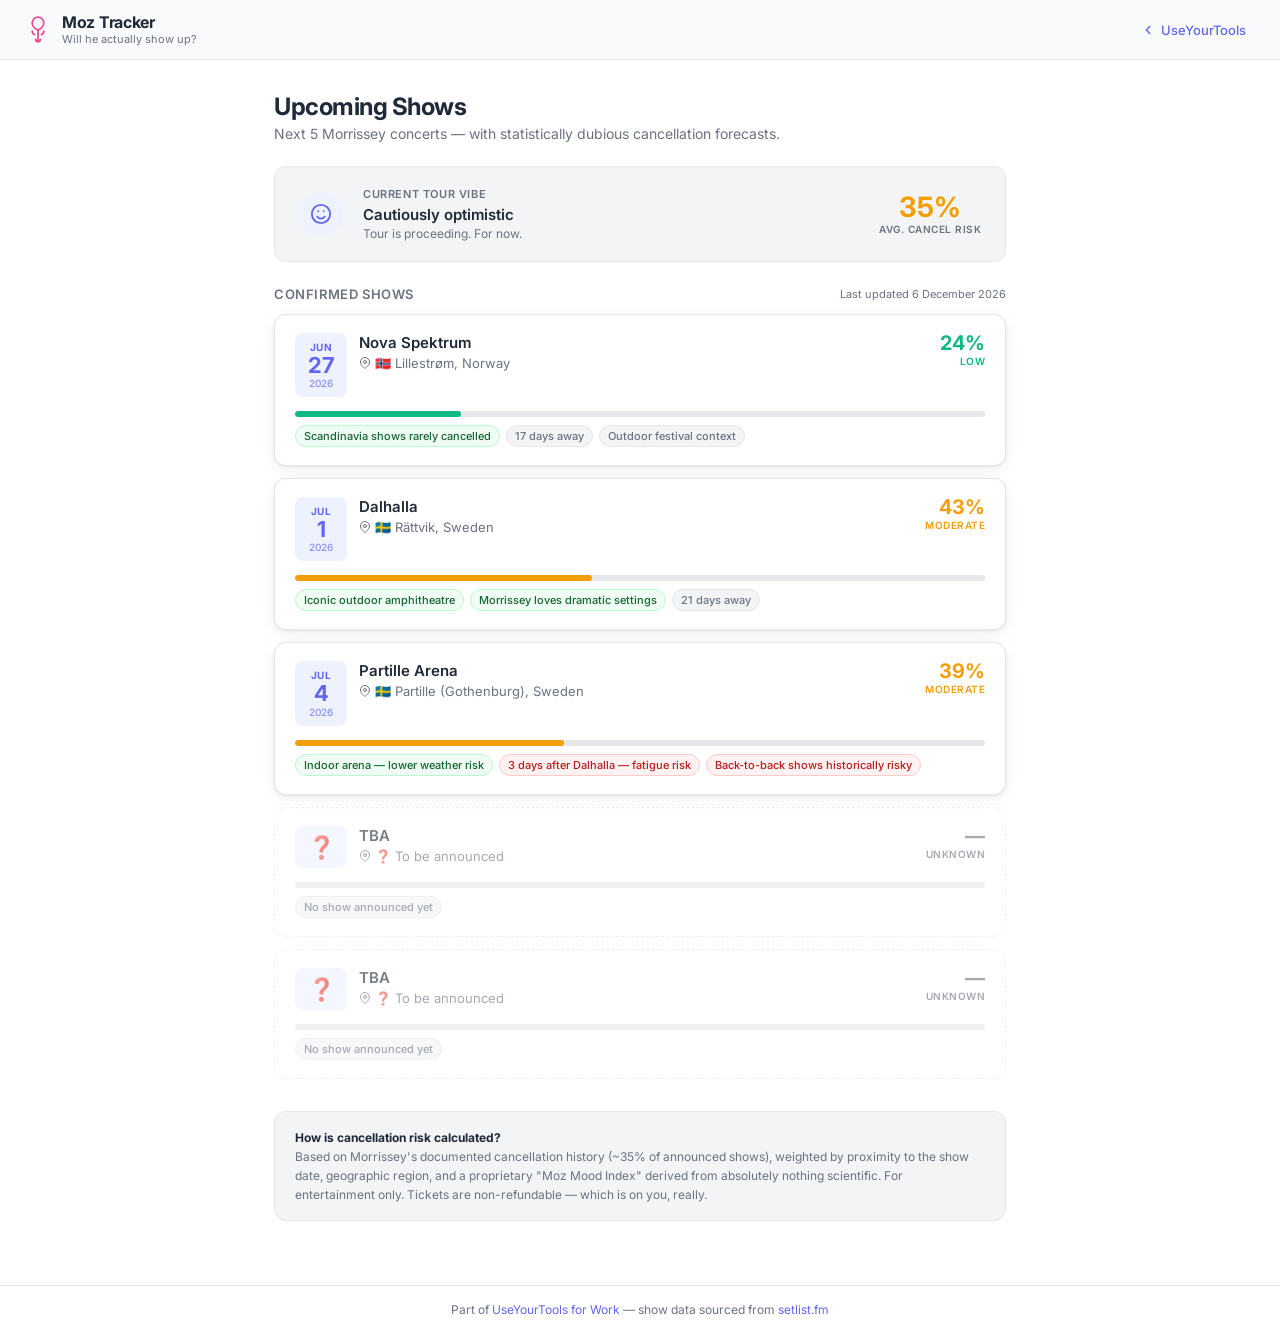
==== moztracker/index.html @ 8e821b34 "Add Moz Tracker — Morrissey show tracker with cancellation risk Self-contained browser app at /moztr" ====
<!DOCTYPE html>
<html lang="en">
<head>
  <meta charset="UTF-8">
  <meta name="viewport" content="width=device-width, initial-scale=1.0">
  <title>Moz Tracker — Will He Show Up?</title>
  <meta name="description" content="Track upcoming Morrissey shows and the likelihood he'll actually turn up.">
  <link rel="preconnect" href="https://fonts.googleapis.com">
  <link rel="preconnect" href="https://fonts.gstatic.com" crossorigin>
  <link href="https://fonts.googleapis.com/css2?family=Inter:wght@300;400;500;600;700&display=swap" rel="stylesheet">
  <style>
    /* ── Design tokens (mirrors UseYourTools Modern theme) ── */
    :root {
      --font: 'Inter', -apple-system, BlinkMacSystemFont, sans-serif;
      --primary:        #6366F1;
      --primary-light:  #EEF2FF;
      --secondary:      #EC4899;
      --accent:         #8B5CF6;
      --bg:             #FFFFFF;
      --surface:        #F3F4F6;
      --surface2:       #E5E7EB;
      --text:           #1F2937;
      --text-secondary: #6B7280;
      --border:         #E5E7EB;
      --sidebar-bg:     #F9FAFB;
      --sidebar-text:   #4B5563;
      --sidebar-active: #6366F1;
      --sidebar-active-bg: #EEF2FF;
      --radius: 12px;
      --radius-sm: 8px;
      --shadow: 0 1px 3px rgba(0,0,0,0.08), 0 4px 16px rgba(0,0,0,0.06);
      --shadow-lg: 0 8px 32px rgba(0,0,0,0.12);
      --risk-low:    #10B981;
      --risk-medium: #F59E0B;
      --risk-high:   #EF4444;
    }

    /* ── Dark mode ── */
    @media (prefers-color-scheme: dark) {
      :root {
        --primary:        #818CF8;
        --primary-light:  #1E1B4B;
        --secondary:      #F472B6;
        --accent:         #A78BFA;
        --bg:             #111827;
        --surface:        #1F2937;
        --surface2:       #374151;
        --text:           #F3F4F6;
        --text-secondary: #9CA3AF;
        --border:         #374151;
        --sidebar-bg:     #1F2937;
        --sidebar-text:   #9CA3AF;
        --sidebar-active: #818CF8;
        --sidebar-active-bg: #1E1B4B;
      }
    }

    * { box-sizing: border-box; margin: 0; padding: 0; }
    body {
      font-family: var(--font);
      background: var(--bg);
      color: var(--text);
      min-height: 100vh;
      display: flex;
      flex-direction: column;
    }

    /* ── Header ── */
    .app-header {
      background: var(--sidebar-bg);
      border-bottom: 1px solid var(--border);
      padding: 0 24px;
      height: 60px;
      display: flex;
      align-items: center;
      justify-content: space-between;
      position: sticky;
      top: 0;
      z-index: 100;
    }
    .header-logo {
      display: flex;
      align-items: center;
      gap: 10px;
    }
    .header-logo .rose-icon {
      width: 28px;
      height: 28px;
      color: var(--secondary);
    }
    .header-logo h1 {
      font-size: 16px;
      font-weight: 700;
      color: var(--text);
      letter-spacing: -0.3px;
    }
    .header-logo span {
      font-size: 11px;
      color: var(--text-secondary);
      font-weight: 400;
    }
    .header-logo .title-group {
      display: flex;
      flex-direction: column;
      line-height: 1.2;
    }
    .header-back {
      display: flex;
      align-items: center;
      gap: 6px;
      font-size: 13px;
      color: var(--sidebar-active);
      text-decoration: none;
      font-weight: 500;
      padding: 6px 10px;
      border-radius: var(--radius-sm);
      transition: background 0.15s;
    }
    .header-back:hover { background: var(--primary-light); }
    .header-back svg { width: 14px; height: 14px; }

    /* ── Main layout ── */
    .main {
      flex: 1;
      max-width: 780px;
      margin: 0 auto;
      padding: 32px 24px 64px;
      width: 100%;
    }

    /* ── Page title ── */
    .page-title {
      margin-bottom: 8px;
    }
    .page-title h2 {
      font-size: 24px;
      font-weight: 700;
      color: var(--text);
      letter-spacing: -0.5px;
    }
    .page-title p {
      font-size: 14px;
      color: var(--text-secondary);
      margin-top: 4px;
    }

    /* ── Moz-o-meter ── */
    .mozometer {
      background: var(--surface);
      border: 1px solid var(--border);
      border-radius: var(--radius);
      padding: 20px 24px;
      margin: 24px 0;
      display: flex;
      align-items: center;
      gap: 20px;
    }
    .mozometer-icon {
      width: 44px;
      height: 44px;
      border-radius: 50%;
      background: var(--primary-light);
      display: flex;
      align-items: center;
      justify-content: center;
      flex-shrink: 0;
      color: var(--primary);
    }
    .mozometer-icon svg { width: 22px; height: 22px; }
    .mozometer-text { flex: 1; }
    .mozometer-text .label {
      font-size: 11px;
      font-weight: 600;
      text-transform: uppercase;
      letter-spacing: 0.6px;
      color: var(--text-secondary);
      margin-bottom: 4px;
    }
    .mozometer-text .mood {
      font-size: 15px;
      font-weight: 600;
      color: var(--text);
    }
    .mozometer-text .mood-sub {
      font-size: 12px;
      color: var(--text-secondary);
      margin-top: 2px;
    }
    .overall-risk-badge {
      display: flex;
      flex-direction: column;
      align-items: center;
      gap: 2px;
    }
    .overall-risk-badge .big-pct {
      font-size: 28px;
      font-weight: 700;
      line-height: 1;
    }
    .overall-risk-badge .big-label {
      font-size: 10px;
      font-weight: 600;
      text-transform: uppercase;
      letter-spacing: 0.5px;
      color: var(--text-secondary);
    }

    /* ── Section header ── */
    .section-header {
      display: flex;
      align-items: center;
      justify-content: space-between;
      margin-bottom: 12px;
    }
    .section-header h3 {
      font-size: 13px;
      font-weight: 600;
      text-transform: uppercase;
      letter-spacing: 0.6px;
      color: var(--text-secondary);
    }
    .updated-note {
      font-size: 11px;
      color: var(--text-secondary);
    }

    /* ── Show cards ── */
    .show-list { display: flex; flex-direction: column; gap: 12px; }

    .show-card {
      background: var(--bg);
      border: 1px solid var(--border);
      border-radius: var(--radius);
      padding: 18px 20px;
      box-shadow: var(--shadow);
      transition: box-shadow 0.2s, transform 0.15s;
    }
    .show-card:hover {
      box-shadow: var(--shadow-lg);
      transform: translateY(-1px);
    }
    .show-card.tbc {
      opacity: 0.6;
      border-style: dashed;
      box-shadow: none;
    }
    .show-card.tbc:hover { transform: none; box-shadow: none; }

    .show-top {
      display: flex;
      align-items: flex-start;
      justify-content: space-between;
      gap: 12px;
    }
    .show-date-badge {
      display: flex;
      flex-direction: column;
      align-items: center;
      background: var(--primary-light);
      color: var(--primary);
      border-radius: var(--radius-sm);
      padding: 8px 12px;
      min-width: 52px;
      flex-shrink: 0;
      text-align: center;
    }
    .show-date-badge .month {
      font-size: 10px;
      font-weight: 700;
      text-transform: uppercase;
      letter-spacing: 0.5px;
    }
    .show-date-badge .day {
      font-size: 22px;
      font-weight: 700;
      line-height: 1.1;
    }
    .show-date-badge .year {
      font-size: 10px;
      font-weight: 500;
      opacity: 0.7;
    }

    .show-info { flex: 1; }
    .show-info .venue {
      font-size: 15px;
      font-weight: 600;
      color: var(--text);
      margin-bottom: 3px;
    }
    .show-info .location {
      font-size: 13px;
      color: var(--text-secondary);
      display: flex;
      align-items: center;
      gap: 4px;
    }
    .show-info .location svg { width: 12px; height: 12px; flex-shrink: 0; }

    .risk-badge {
      display: flex;
      flex-direction: column;
      align-items: flex-end;
      flex-shrink: 0;
    }
    .risk-pct {
      font-size: 20px;
      font-weight: 700;
      line-height: 1;
    }
    .risk-label {
      font-size: 10px;
      font-weight: 600;
      text-transform: uppercase;
      letter-spacing: 0.5px;
      margin-top: 2px;
    }

    .show-bottom { margin-top: 14px; }
    .risk-bar-wrap {
      height: 6px;
      background: var(--surface2);
      border-radius: 99px;
      overflow: hidden;
      margin-bottom: 8px;
    }
    .risk-bar-fill {
      height: 100%;
      border-radius: 99px;
      transition: width 0.6s cubic-bezier(0.4, 0, 0.2, 1);
    }

    .risk-factors {
      display: flex;
      flex-wrap: wrap;
      gap: 6px;
    }
    .risk-chip {
      font-size: 11px;
      padding: 3px 8px;
      border-radius: 99px;
      font-weight: 500;
      border: 1px solid transparent;
    }
    .risk-chip.bad  { background: #FEF2F2; color: #B91C1C; border-color: #FECACA; }
    .risk-chip.good { background: #F0FDF4; color: #166534; border-color: #BBF7D0; }
    .risk-chip.neutral { background: var(--surface); color: var(--text-secondary); border-color: var(--border); }

    @media (prefers-color-scheme: dark) {
      .risk-chip.bad  { background: #450a0a; color: #fca5a5; border-color: #7f1d1d; }
      .risk-chip.good { background: #052e16; color: #86efac; border-color: #14532d; }
    }

    /* ── Disclaimer ── */
    .disclaimer {
      margin-top: 32px;
      padding: 16px 20px;
      background: var(--surface);
      border: 1px solid var(--border);
      border-radius: var(--radius);
      font-size: 12px;
      color: var(--text-secondary);
      line-height: 1.6;
    }
    .disclaimer strong { color: var(--text); }

    /* ── Footer ── */
    footer {
      text-align: center;
      padding: 16px;
      font-size: 12px;
      color: var(--text-secondary);
      border-top: 1px solid var(--border);
    }
    footer a { color: var(--primary); text-decoration: none; }
    footer a:hover { text-decoration: underline; }

    /* ── Risk color helpers ── */
    .low    { color: var(--risk-low); }
    .medium { color: var(--risk-medium); }
    .high   { color: var(--risk-high); }
    .fill-low    { background: var(--risk-low); }
    .fill-medium { background: var(--risk-medium); }
    .fill-high   { background: var(--risk-high); }
  </style>
</head>
<body>

  <!-- Header -->
  <header class="app-header">
    <div class="header-logo">
      <!-- Rose SVG icon -->
      <svg class="rose-icon" viewBox="0 0 24 24" fill="none" stroke="currentColor" stroke-width="1.5" stroke-linecap="round" stroke-linejoin="round">
        <path d="M12 22V12"/>
        <path d="M12 12C12 12 7 10 7 6a5 5 0 0110 0c0 4-5 6-5 6z"/>
        <path d="M9 16c0 0-2-1-2-3"/>
        <path d="M15 16c0 0 2-1 2-3"/>
        <path d="M10 20c0 0 0 2 2 2s2-2 2-2"/>
      </svg>
      <div class="title-group">
        <h1>Moz Tracker</h1>
        <span>Will he actually show up?</span>
      </div>
    </div>
    <a href="https://klm-snyk.github.io/UseYourTools/" class="header-back">
      <svg viewBox="0 0 24 24" fill="none" stroke="currentColor" stroke-width="2.5" stroke-linecap="round" stroke-linejoin="round">
        <polyline points="15 18 9 12 15 6"/>
      </svg>
      UseYourTools
    </a>
  </header>

  <!-- Main -->
  <main class="main">

    <div class="page-title">
      <h2>Upcoming Shows</h2>
      <p>Next 5 Morrissey concerts — with statistically dubious cancellation forecasts.</p>
    </div>

    <!-- Moz-o-meter -->
    <div class="mozometer" id="mozometer">
      <div class="mozometer-icon">
        <svg viewBox="0 0 24 24" fill="none" stroke="currentColor" stroke-width="2" stroke-linecap="round" stroke-linejoin="round">
          <circle cx="12" cy="12" r="10"/>
          <path d="M8 15s1.5 2 4 2 4-2 4-2"/>
          <line x1="9" y1="9" x2="9.01" y2="9"/>
          <line x1="15" y1="9" x2="15.01" y2="9"/>
        </svg>
      </div>
      <div class="mozometer-text">
        <div class="label">Current Tour Vibe</div>
        <div class="mood" id="mood-text">Cautiously optimistic</div>
        <div class="mood-sub" id="mood-sub">He hasn't quit yet this month</div>
      </div>
      <div class="overall-risk-badge">
        <div class="big-pct" id="overall-pct">—</div>
        <div class="big-label">Avg. Cancel Risk</div>
      </div>
    </div>

    <!-- Show list -->
    <div class="section-header">
      <h3>Confirmed Shows</h3>
      <span class="updated-note" id="updated-note"></span>
    </div>

    <div class="show-list" id="show-list"></div>

    <!-- Disclaimer -->
    <div class="disclaimer">
      <strong>How is cancellation risk calculated?</strong><br>
      Based on Morrissey's documented cancellation history (~35% of announced shows), weighted by proximity to the show date, geographic region, and a proprietary "Moz Mood Index" derived from absolutely nothing scientific. For entertainment only. Tickets are non-refundable — which is on you, really.
    </div>

  </main>

  <footer>
    Part of <a href="https://klm-snyk.github.io/UseYourTools/">UseYourTools for Work</a> &mdash;
    show data sourced from <a href="https://www.setlist.fm/search?query=morrissey" target="_blank">setlist.fm</a>
  </footer>

  <script>
    // ── Show data ──────────────────────────────────────────────────────────
    // Update this array as new shows are announced.
    // riskFactors: array of { label, type: 'bad'|'good'|'neutral' }
    const shows = [
      {
        date: '2026-06-27',
        venue: 'Nova Spektrum',
        city: 'Lillestrøm',
        country: 'Norway',
        flag: '🇳🇴',
        riskFactors: [
          { label: 'Scandinavia shows rarely cancelled', type: 'good' },
          { label: '17 days away', type: 'neutral' },
          { label: 'Outdoor festival context', type: 'neutral' },
        ]
      },
      {
        date: '2026-07-01',
        venue: 'Dalhalla',
        city: 'Rättvik',
        country: 'Sweden',
        flag: '🇸🇪',
        riskFactors: [
          { label: 'Iconic outdoor amphitheatre', type: 'good' },
          { label: 'Morrissey loves dramatic settings', type: 'good' },
          { label: '21 days away', type: 'neutral' },
        ]
      },
      {
        date: '2026-07-04',
        venue: 'Partille Arena',
        city: 'Partille (Gothenburg)',
        country: 'Sweden',
        flag: '🇸🇪',
        riskFactors: [
          { label: 'Indoor arena — lower weather risk', type: 'good' },
          { label: '3 days after Dalhalla — fatigue risk', type: 'bad' },
          { label: 'Back-to-back shows historically risky', type: 'bad' },
        ]
      },
      {
        date: null,
        venue: 'TBA',
        city: 'To be announced',
        country: '',
        flag: '❓',
        tbc: true,
        riskFactors: [
          { label: 'No show announced yet', type: 'neutral' },
        ]
      },
      {
        date: null,
        venue: 'TBA',
        city: 'To be announced',
        country: '',
        flag: '❓',
        tbc: true,
        riskFactors: [
          { label: 'No show announced yet', type: 'neutral' },
        ]
      },
    ];

    // ── Cancellation risk calculator ──────────────────────────────────────
    function calcRisk(show) {
      if (show.tbc) return null;

      const now = new Date();
      const showDate = new Date(show.date);
      const daysUntil = Math.round((showDate - now) / 86400000);

      // Base rate: Morrissey historically cancels ~35% of shows
      let risk = 35;

      // Proximity modifier
      if (daysUntil > 180)      risk += 22;  // lots of time to change his mind
      else if (daysUntil > 90)  risk += 14;
      else if (daysUntil > 30)  risk += 6;
      else if (daysUntil > 7)   risk += 0;
      else if (daysUntil >= 0)  risk -= 10;  // imminent — probably locked in

      // Region modifier
      const c = show.country;
      if (['Norway', 'Sweden', 'Denmark', 'Finland', 'Iceland'].includes(c)) risk -= 8;
      if (['UK', 'United Kingdom', 'England'].includes(c)) risk += 12;
      if (['USA', 'United States'].includes(c)) risk += 8;

      // Consecutive shows penalty (check if previous show within 5 days)
      const showIdx = shows.indexOf(show);
      if (showIdx > 0 && shows[showIdx - 1].date) {
        const prev = new Date(shows[showIdx - 1].date);
        if ((showDate - prev) / 86400000 < 5) risk += 14;
      }

      // Add a deterministic "Moz noise" so each show feels individual
      // (seeded by show date — not random each load)
      const seed = showDate.getDate() + showDate.getMonth() * 3;
      risk += ((seed % 7) - 3);  // ±3 pts

      return Math.max(5, Math.min(92, Math.round(risk)));
    }

    function riskClass(pct) {
      if (pct === null) return 'neutral';
      if (pct < 33) return 'low';
      if (pct < 60) return 'medium';
      return 'high';
    }

    function riskFillClass(pct) {
      if (pct < 33) return 'fill-low';
      if (pct < 60) return 'fill-medium';
      return 'fill-high';
    }

    function riskWord(pct) {
      if (pct < 20) return 'Very Low';
      if (pct < 33) return 'Low';
      if (pct < 50) return 'Moderate';
      if (pct < 65) return 'High';
      if (pct < 80) return 'Very High';
      return 'Almost Certain';
    }

    function formatDate(dateStr) {
      const d = new Date(dateStr + 'T12:00:00');
      return {
        month: d.toLocaleString('en-GB', { month: 'short' }).toUpperCase(),
        day:   d.getDate(),
        year:  d.getFullYear(),
      };
    }

    // ── Render ─────────────────────────────────────────────────────────────
    function render() {
      const list = document.getElementById('show-list');
      list.innerHTML = '';

      const validRisks = [];

      shows.forEach(show => {
        const risk = calcRisk(show);
        if (risk !== null) validRisks.push(risk);

        const card = document.createElement('div');
        card.className = 'show-card' + (show.tbc ? ' tbc' : '');

        let dateHtml;
        if (show.date) {
          const { month, day, year } = formatDate(show.date);
          dateHtml = `
            <div class="show-date-badge">
              <span class="month">${month}</span>
              <span class="day">${day}</span>
              <span class="year">${year}</span>
            </div>`;
        } else {
          dateHtml = `
            <div class="show-date-badge" style="font-size:22px; padding:8px;">
              ❓
            </div>`;
        }

        const riskHtml = risk !== null ? `
          <div class="risk-badge">
            <span class="risk-pct ${riskClass(risk)}">${risk}%</span>
            <span class="risk-label ${riskClass(risk)}">${riskWord(risk)}</span>
          </div>` : `
          <div class="risk-badge">
            <span class="risk-pct" style="color:var(--text-secondary)">—</span>
            <span class="risk-label" style="color:var(--text-secondary)">Unknown</span>
          </div>`;

        const barHtml = risk !== null ? `
          <div class="risk-bar-wrap">
            <div class="risk-bar-fill ${riskFillClass(risk)}" style="width:${risk}%"></div>
          </div>` : `
          <div class="risk-bar-wrap">
            <div class="risk-bar-fill" style="width:0%;background:var(--surface2)"></div>
          </div>`;

        const chipsHtml = show.riskFactors.map(f =>
          `<span class="risk-chip ${f.type}">${f.label}</span>`
        ).join('');

        card.innerHTML = `
          <div class="show-top">
            ${dateHtml}
            <div class="show-info">
              <div class="venue">${show.venue}</div>
              <div class="location">
                <svg viewBox="0 0 24 24" fill="none" stroke="currentColor" stroke-width="2" stroke-linecap="round" stroke-linejoin="round">
                  <path d="M21 10c0 7-9 13-9 13s-9-6-9-13a9 9 0 0118 0z"/>
                  <circle cx="12" cy="10" r="3"/>
                </svg>
                ${show.flag} ${show.city}${show.country ? ', ' + show.country : ''}
              </div>
            </div>
            ${riskHtml}
          </div>
          <div class="show-bottom">
            ${barHtml}
            <div class="risk-factors">${chipsHtml}</div>
          </div>
        `;

        list.appendChild(card);
      });

      // Overall average
      if (validRisks.length > 0) {
        const avg = Math.round(validRisks.reduce((a, b) => a + b, 0) / validRisks.length);
        const el = document.getElementById('overall-pct');
        el.textContent = avg + '%';
        el.className = `big-pct ${riskClass(avg)}`;

        // Mood text
        const mood = document.getElementById('mood-text');
        const moodSub = document.getElementById('mood-sub');
        if (avg < 30) {
          mood.textContent = 'Suspiciously committed';
          moodSub.textContent = 'Something\'s up. This never happens.';
        } else if (avg < 45) {
          mood.textContent = 'Cautiously optimistic';
          moodSub.textContent = 'Tour is proceeding. For now.';
        } else if (avg < 60) {
          mood.textContent = 'Could go either way';
          moodSub.textContent = 'Buy travel insurance. Seriously.';
        } else {
          mood.textContent = 'This is not looking good';
          moodSub.textContent = 'Maybe just stream the Smiths instead.';
        }
      }

      // Updated note
      document.getElementById('updated-note').textContent =
        'Last updated ' + new Date().toLocaleDateString('en-GB', { day: 'numeric', month: 'long', year: 'numeric' });
    }

    render();
  </script>
</body>
</html>
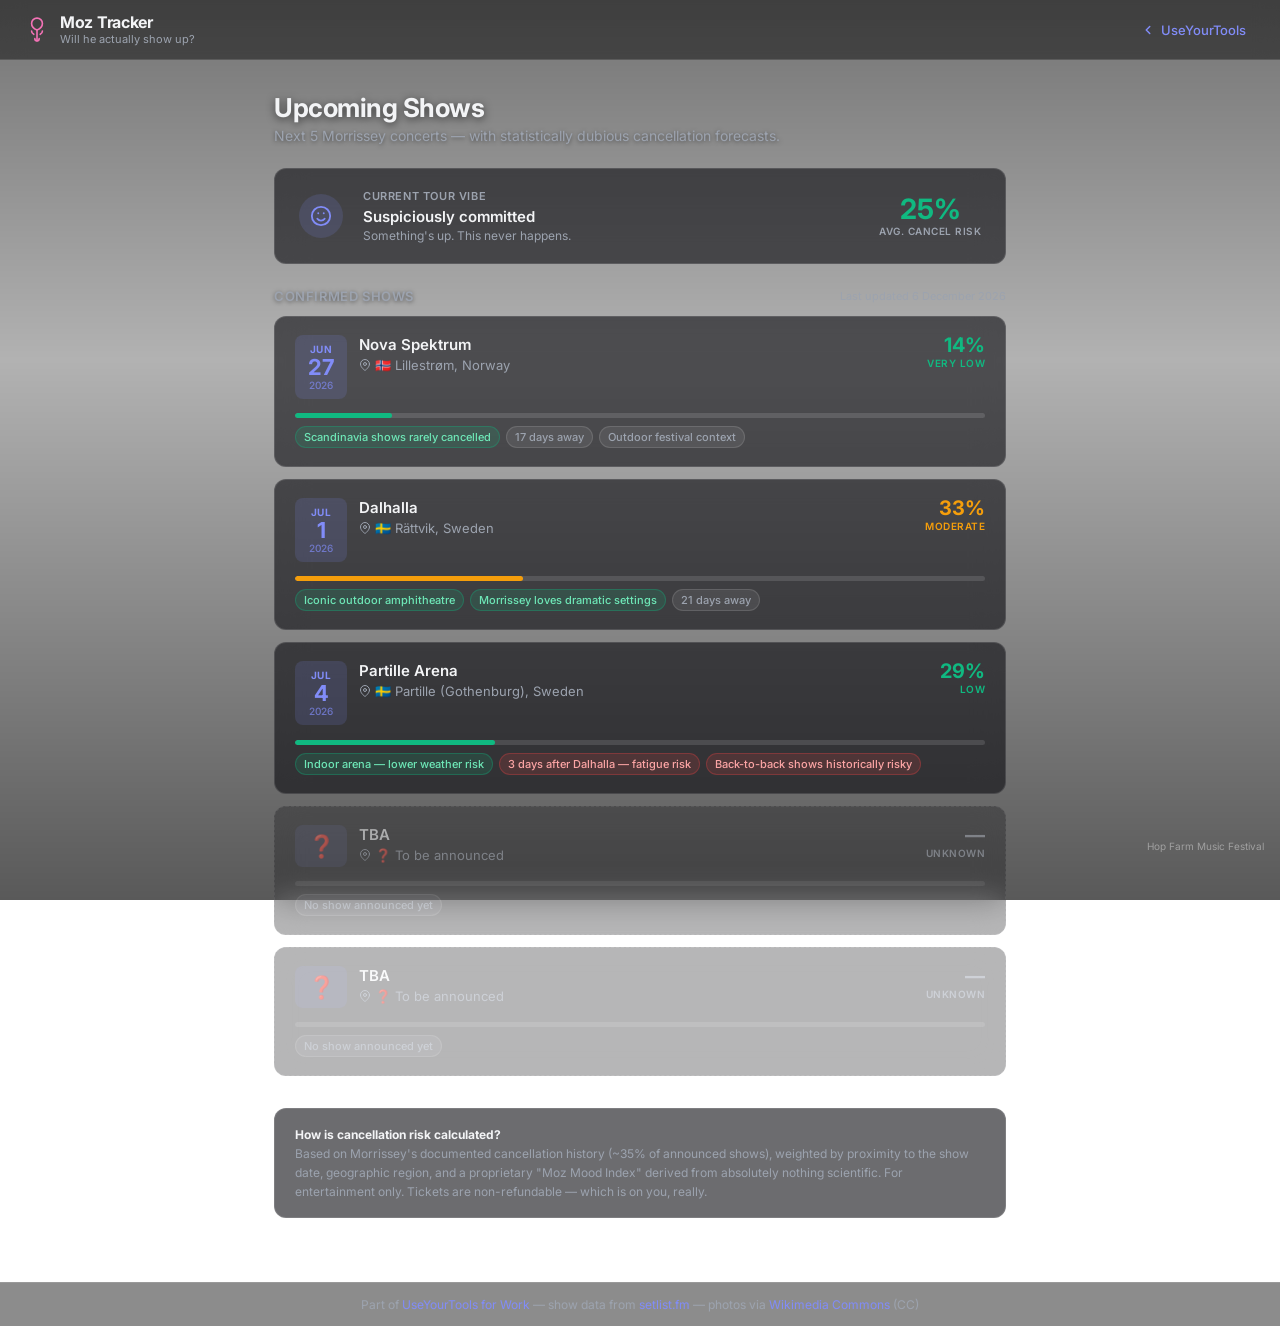
==== commit b97c29cd: "Moz Tracker: add concert photo slideshow background Cycling slideshow of 6 Wikimedia Commons concert" ====
--- a/moztracker/index.html
+++ b/moztracker/index.html
@@ -9,66 +9,79 @@
   <link rel="preconnect" href="https://fonts.gstatic.com" crossorigin>
   <link href="https://fonts.googleapis.com/css2?family=Inter:wght@300;400;500;600;700&display=swap" rel="stylesheet">
   <style>
-    /* ── Design tokens (mirrors UseYourTools Modern theme) ── */
     :root {
       --font: 'Inter', -apple-system, BlinkMacSystemFont, sans-serif;
-      --primary:        #6366F1;
-      --primary-light:  #EEF2FF;
-      --secondary:      #EC4899;
-      --accent:         #8B5CF6;
-      --bg:             #FFFFFF;
-      --surface:        #F3F4F6;
-      --surface2:       #E5E7EB;
-      --text:           #1F2937;
-      --text-secondary: #6B7280;
-      --border:         #E5E7EB;
-      --sidebar-bg:     #F9FAFB;
-      --sidebar-text:   #4B5563;
-      --sidebar-active: #6366F1;
-      --sidebar-active-bg: #EEF2FF;
       --radius: 12px;
       --radius-sm: 8px;
-      --shadow: 0 1px 3px rgba(0,0,0,0.08), 0 4px 16px rgba(0,0,0,0.06);
-      --shadow-lg: 0 8px 32px rgba(0,0,0,0.12);
       --risk-low:    #10B981;
       --risk-medium: #F59E0B;
       --risk-high:   #EF4444;
-    }
-
-    /* ── Dark mode ── */
-    @media (prefers-color-scheme: dark) {
-      :root {
-        --primary:        #818CF8;
-        --primary-light:  #1E1B4B;
-        --secondary:      #F472B6;
-        --accent:         #A78BFA;
-        --bg:             #111827;
-        --surface:        #1F2937;
-        --surface2:       #374151;
-        --text:           #F3F4F6;
-        --text-secondary: #9CA3AF;
-        --border:         #374151;
-        --sidebar-bg:     #1F2937;
-        --sidebar-text:   #9CA3AF;
-        --sidebar-active: #818CF8;
-        --sidebar-active-bg: #1E1B4B;
-      }
+      /* Glass palette — works over dark photo backgrounds */
+      --glass-bg:      rgba(10, 10, 15, 0.60);
+      --glass-surface: rgba(255, 255, 255, 0.07);
+      --glass-border:  rgba(255, 255, 255, 0.12);
+      --text:          #F3F4F6;
+      --text-secondary:#9CA3AF;
+      --primary:       #818CF8;
+      --primary-light: rgba(129, 140, 248, 0.15);
+      --secondary:     #F472B6;
     }
 
     * { box-sizing: border-box; margin: 0; padding: 0; }
+
+    /* ── Slideshow background ── */
     body {
       font-family: var(--font);
-      background: var(--bg);
       color: var(--text);
       min-height: 100vh;
       display: flex;
       flex-direction: column;
+      position: relative;
+      overflow-x: hidden;
+    }
+
+    .bg-slideshow {
+      position: fixed;
+      inset: 0;
+      z-index: 0;
+    }
+    .bg-slide {
+      position: absolute;
+      inset: 0;
+      background-size: cover;
+      background-position: center top;
+      opacity: 0;
+      transition: opacity 1.4s ease-in-out;
+    }
+    .bg-slide.active { opacity: 1; }
+    /* dark overlay so text is always readable */
+    .bg-overlay {
+      position: fixed;
+      inset: 0;
+      z-index: 1;
+      background: linear-gradient(
+        to bottom,
+        rgba(0,0,0,0.55) 0%,
+        rgba(0,0,0,0.30) 40%,
+        rgba(0,0,0,0.65) 100%
+      );
+    }
+
+    /* everything above the background */
+    .app-wrap {
+      position: relative;
+      z-index: 2;
+      display: flex;
+      flex-direction: column;
+      min-height: 100vh;
     }
 
     /* ── Header ── */
     .app-header {
-      background: var(--sidebar-bg);
-      border-bottom: 1px solid var(--border);
+      background: rgba(0,0,0,0.45);
+      backdrop-filter: blur(12px);
+      -webkit-backdrop-filter: blur(12px);
+      border-bottom: 1px solid var(--glass-border);
       padding: 0 24px;
       height: 60px;
       display: flex;
@@ -76,40 +89,24 @@
       justify-content: space-between;
       position: sticky;
       top: 0;
-      z-index: 100;
+      z-index: 10;
     }
     .header-logo {
       display: flex;
       align-items: center;
       gap: 10px;
     }
-    .header-logo .rose-icon {
-      width: 28px;
-      height: 28px;
-      color: var(--secondary);
-    }
-    .header-logo h1 {
-      font-size: 16px;
-      font-weight: 700;
-      color: var(--text);
-      letter-spacing: -0.3px;
-    }
-    .header-logo span {
-      font-size: 11px;
-      color: var(--text-secondary);
-      font-weight: 400;
-    }
-    .header-logo .title-group {
-      display: flex;
-      flex-direction: column;
-      line-height: 1.2;
-    }
+    .header-logo .rose-icon { width: 26px; height: 26px; color: var(--secondary); }
+    .header-logo h1 { font-size: 16px; font-weight: 700; letter-spacing: -0.3px; }
+    .header-logo span { font-size: 11px; color: var(--text-secondary); font-weight: 400; }
+    .header-logo .title-group { display: flex; flex-direction: column; line-height: 1.2; }
+
     .header-back {
       display: flex;
       align-items: center;
       gap: 6px;
       font-size: 13px;
-      color: var(--sidebar-active);
+      color: var(--primary);
       text-decoration: none;
       font-weight: 500;
       padding: 6px 10px;
@@ -119,7 +116,7 @@
     .header-back:hover { background: var(--primary-light); }
     .header-back svg { width: 14px; height: 14px; }
 
-    /* ── Main layout ── */
+    /* ── Main ── */
     .main {
       flex: 1;
       max-width: 780px;
@@ -128,26 +125,26 @@
       width: 100%;
     }
 
-    /* ── Page title ── */
-    .page-title {
-      margin-bottom: 8px;
-    }
+    .page-title { margin-bottom: 8px; }
     .page-title h2 {
-      font-size: 24px;
+      font-size: 26px;
       font-weight: 700;
-      color: var(--text);
       letter-spacing: -0.5px;
+      text-shadow: 0 2px 8px rgba(0,0,0,0.6);
     }
     .page-title p {
       font-size: 14px;
       color: var(--text-secondary);
       margin-top: 4px;
+      text-shadow: 0 1px 4px rgba(0,0,0,0.5);
     }
 
     /* ── Moz-o-meter ── */
     .mozometer {
-      background: var(--surface);
-      border: 1px solid var(--border);
+      background: var(--glass-bg);
+      backdrop-filter: blur(16px);
+      -webkit-backdrop-filter: blur(16px);
+      border: 1px solid var(--glass-border);
       border-radius: var(--radius);
       padding: 20px 24px;
       margin: 24px 0;
@@ -156,226 +153,148 @@
       gap: 20px;
     }
     .mozometer-icon {
-      width: 44px;
-      height: 44px;
+      width: 44px; height: 44px;
       border-radius: 50%;
       background: var(--primary-light);
-      display: flex;
-      align-items: center;
-      justify-content: center;
+      display: flex; align-items: center; justify-content: center;
       flex-shrink: 0;
       color: var(--primary);
     }
     .mozometer-icon svg { width: 22px; height: 22px; }
     .mozometer-text { flex: 1; }
     .mozometer-text .label {
-      font-size: 11px;
-      font-weight: 600;
-      text-transform: uppercase;
-      letter-spacing: 0.6px;
-      color: var(--text-secondary);
-      margin-bottom: 4px;
-    }
-    .mozometer-text .mood {
-      font-size: 15px;
-      font-weight: 600;
-      color: var(--text);
-    }
-    .mozometer-text .mood-sub {
-      font-size: 12px;
-      color: var(--text-secondary);
-      margin-top: 2px;
-    }
-    .overall-risk-badge {
-      display: flex;
-      flex-direction: column;
-      align-items: center;
-      gap: 2px;
-    }
-    .overall-risk-badge .big-pct {
-      font-size: 28px;
-      font-weight: 700;
-      line-height: 1;
-    }
+      font-size: 11px; font-weight: 600;
+      text-transform: uppercase; letter-spacing: 0.6px;
+      color: var(--text-secondary); margin-bottom: 4px;
+    }
+    .mozometer-text .mood { font-size: 15px; font-weight: 600; }
+    .mozometer-text .mood-sub { font-size: 12px; color: var(--text-secondary); margin-top: 2px; }
+    .overall-risk-badge { display: flex; flex-direction: column; align-items: center; gap: 2px; }
+    .overall-risk-badge .big-pct { font-size: 28px; font-weight: 700; line-height: 1; }
     .overall-risk-badge .big-label {
-      font-size: 10px;
-      font-weight: 600;
-      text-transform: uppercase;
-      letter-spacing: 0.5px;
+      font-size: 10px; font-weight: 600;
+      text-transform: uppercase; letter-spacing: 0.5px;
       color: var(--text-secondary);
     }
 
     /* ── Section header ── */
     .section-header {
-      display: flex;
-      align-items: center;
-      justify-content: space-between;
+      display: flex; align-items: center; justify-content: space-between;
       margin-bottom: 12px;
     }
     .section-header h3 {
-      font-size: 13px;
-      font-weight: 600;
-      text-transform: uppercase;
-      letter-spacing: 0.6px;
+      font-size: 13px; font-weight: 600;
+      text-transform: uppercase; letter-spacing: 0.6px;
       color: var(--text-secondary);
-    }
-    .updated-note {
-      font-size: 11px;
-      color: var(--text-secondary);
-    }
+      text-shadow: 0 1px 4px rgba(0,0,0,0.5);
+    }
+    .updated-note { font-size: 11px; color: var(--text-secondary); }
 
     /* ── Show cards ── */
     .show-list { display: flex; flex-direction: column; gap: 12px; }
 
     .show-card {
-      background: var(--bg);
-      border: 1px solid var(--border);
+      background: var(--glass-bg);
+      backdrop-filter: blur(16px);
+      -webkit-backdrop-filter: blur(16px);
+      border: 1px solid var(--glass-border);
       border-radius: var(--radius);
       padding: 18px 20px;
-      box-shadow: var(--shadow);
-      transition: box-shadow 0.2s, transform 0.15s;
+      transition: background 0.2s, transform 0.15s;
     }
     .show-card:hover {
-      box-shadow: var(--shadow-lg);
+      background: rgba(10,10,15,0.72);
       transform: translateY(-1px);
     }
-    .show-card.tbc {
-      opacity: 0.6;
-      border-style: dashed;
-      box-shadow: none;
-    }
-    .show-card.tbc:hover { transform: none; box-shadow: none; }
+    .show-card.tbc { opacity: 0.5; border-style: dashed; }
+    .show-card.tbc:hover { transform: none; background: var(--glass-bg); }
 
     .show-top {
-      display: flex;
-      align-items: flex-start;
-      justify-content: space-between;
-      gap: 12px;
+      display: flex; align-items: flex-start;
+      justify-content: space-between; gap: 12px;
     }
     .show-date-badge {
-      display: flex;
-      flex-direction: column;
-      align-items: center;
+      display: flex; flex-direction: column; align-items: center;
       background: var(--primary-light);
       color: var(--primary);
       border-radius: var(--radius-sm);
-      padding: 8px 12px;
-      min-width: 52px;
-      flex-shrink: 0;
-      text-align: center;
-    }
-    .show-date-badge .month {
-      font-size: 10px;
-      font-weight: 700;
-      text-transform: uppercase;
-      letter-spacing: 0.5px;
-    }
-    .show-date-badge .day {
-      font-size: 22px;
-      font-weight: 700;
-      line-height: 1.1;
-    }
-    .show-date-badge .year {
-      font-size: 10px;
-      font-weight: 500;
-      opacity: 0.7;
-    }
+      padding: 8px 12px; min-width: 52px; flex-shrink: 0; text-align: center;
+    }
+    .show-date-badge .month { font-size: 10px; font-weight: 700; text-transform: uppercase; letter-spacing: 0.5px; }
+    .show-date-badge .day   { font-size: 22px; font-weight: 700; line-height: 1.1; }
+    .show-date-badge .year  { font-size: 10px; font-weight: 500; opacity: 0.7; }
 
     .show-info { flex: 1; }
-    .show-info .venue {
-      font-size: 15px;
-      font-weight: 600;
-      color: var(--text);
-      margin-bottom: 3px;
-    }
+    .show-info .venue { font-size: 15px; font-weight: 600; margin-bottom: 3px; }
     .show-info .location {
-      font-size: 13px;
-      color: var(--text-secondary);
-      display: flex;
-      align-items: center;
-      gap: 4px;
+      font-size: 13px; color: var(--text-secondary);
+      display: flex; align-items: center; gap: 4px;
     }
     .show-info .location svg { width: 12px; height: 12px; flex-shrink: 0; }
 
-    .risk-badge {
-      display: flex;
-      flex-direction: column;
-      align-items: flex-end;
-      flex-shrink: 0;
-    }
-    .risk-pct {
-      font-size: 20px;
-      font-weight: 700;
-      line-height: 1;
-    }
-    .risk-label {
-      font-size: 10px;
-      font-weight: 600;
-      text-transform: uppercase;
-      letter-spacing: 0.5px;
-      margin-top: 2px;
-    }
+    .risk-badge { display: flex; flex-direction: column; align-items: flex-end; flex-shrink: 0; }
+    .risk-pct   { font-size: 20px; font-weight: 700; line-height: 1; }
+    .risk-label { font-size: 10px; font-weight: 600; text-transform: uppercase; letter-spacing: 0.5px; margin-top: 2px; }
 
     .show-bottom { margin-top: 14px; }
     .risk-bar-wrap {
-      height: 6px;
-      background: var(--surface2);
-      border-radius: 99px;
-      overflow: hidden;
-      margin-bottom: 8px;
+      height: 5px; background: rgba(255,255,255,0.12);
+      border-radius: 99px; overflow: hidden; margin-bottom: 8px;
     }
     .risk-bar-fill {
-      height: 100%;
-      border-radius: 99px;
-      transition: width 0.6s cubic-bezier(0.4, 0, 0.2, 1);
-    }
-
-    .risk-factors {
-      display: flex;
-      flex-wrap: wrap;
-      gap: 6px;
-    }
+      height: 100%; border-radius: 99px;
+      transition: width 0.6s cubic-bezier(0.4,0,0.2,1);
+    }
+
+    .risk-factors { display: flex; flex-wrap: wrap; gap: 6px; }
     .risk-chip {
-      font-size: 11px;
-      padding: 3px 8px;
-      border-radius: 99px;
-      font-weight: 500;
-      border: 1px solid transparent;
-    }
-    .risk-chip.bad  { background: #FEF2F2; color: #B91C1C; border-color: #FECACA; }
-    .risk-chip.good { background: #F0FDF4; color: #166534; border-color: #BBF7D0; }
-    .risk-chip.neutral { background: var(--surface); color: var(--text-secondary); border-color: var(--border); }
-
-    @media (prefers-color-scheme: dark) {
-      .risk-chip.bad  { background: #450a0a; color: #fca5a5; border-color: #7f1d1d; }
-      .risk-chip.good { background: #052e16; color: #86efac; border-color: #14532d; }
-    }
+      font-size: 11px; padding: 3px 8px;
+      border-radius: 99px; font-weight: 500; border: 1px solid transparent;
+    }
+    .risk-chip.bad     { background: rgba(239,68,68,0.15);  color: #fca5a5; border-color: rgba(239,68,68,0.3); }
+    .risk-chip.good    { background: rgba(16,185,129,0.15); color: #6ee7b7; border-color: rgba(16,185,129,0.3); }
+    .risk-chip.neutral { background: rgba(255,255,255,0.08); color: var(--text-secondary); border-color: var(--glass-border); }
 
     /* ── Disclaimer ── */
     .disclaimer {
       margin-top: 32px;
       padding: 16px 20px;
-      background: var(--surface);
-      border: 1px solid var(--border);
+      background: var(--glass-bg);
+      backdrop-filter: blur(12px);
+      -webkit-backdrop-filter: blur(12px);
+      border: 1px solid var(--glass-border);
       border-radius: var(--radius);
-      font-size: 12px;
-      color: var(--text-secondary);
-      line-height: 1.6;
+      font-size: 12px; color: var(--text-secondary); line-height: 1.6;
     }
     .disclaimer strong { color: var(--text); }
+
+    /* ── Photo credit ── */
+    .photo-credit {
+      position: fixed;
+      bottom: 48px;
+      right: 16px;
+      z-index: 3;
+      font-size: 10px;
+      color: rgba(255,255,255,0.4);
+      text-align: right;
+      pointer-events: none;
+    }
 
     /* ── Footer ── */
     footer {
       text-align: center;
-      padding: 16px;
+      padding: 14px;
       font-size: 12px;
       color: var(--text-secondary);
-      border-top: 1px solid var(--border);
+      background: rgba(0,0,0,0.45);
+      backdrop-filter: blur(12px);
+      -webkit-backdrop-filter: blur(12px);
+      border-top: 1px solid var(--glass-border);
     }
     footer a { color: var(--primary); text-decoration: none; }
     footer a:hover { text-decoration: underline; }
 
-    /* ── Risk color helpers ── */
+    /* ── Risk colour helpers ── */
     .low    { color: var(--risk-low); }
     .medium { color: var(--risk-medium); }
     .high   { color: var(--risk-high); }
@@ -386,91 +305,142 @@
 </head>
 <body>
 
-  <!-- Header -->
-  <header class="app-header">
-    <div class="header-logo">
-      <!-- Rose SVG icon -->
-      <svg class="rose-icon" viewBox="0 0 24 24" fill="none" stroke="currentColor" stroke-width="1.5" stroke-linecap="round" stroke-linejoin="round">
-        <path d="M12 22V12"/>
-        <path d="M12 12C12 12 7 10 7 6a5 5 0 0110 0c0 4-5 6-5 6z"/>
-        <path d="M9 16c0 0-2-1-2-3"/>
-        <path d="M15 16c0 0 2-1 2-3"/>
-        <path d="M10 20c0 0 0 2 2 2s2-2 2-2"/>
-      </svg>
-      <div class="title-group">
-        <h1>Moz Tracker</h1>
-        <span>Will he actually show up?</span>
+  <!-- Slideshow background -->
+  <div class="bg-slideshow" id="bg-slideshow"></div>
+  <div class="bg-overlay"></div>
+
+  <div class="app-wrap">
+
+    <header class="app-header">
+      <div class="header-logo">
+        <svg class="rose-icon" viewBox="0 0 24 24" fill="none" stroke="currentColor" stroke-width="1.5" stroke-linecap="round" stroke-linejoin="round">
+          <path d="M12 22V12"/>
+          <path d="M12 12C12 12 7 10 7 6a5 5 0 0110 0c0 4-5 6-5 6z"/>
+          <path d="M9 16c0 0-2-1-2-3"/>
+          <path d="M15 16c0 0 2-1 2-3"/>
+          <path d="M10 20c0 0 0 2 2 2s2-2 2-2"/>
+        </svg>
+        <div class="title-group">
+          <h1>Moz Tracker</h1>
+          <span>Will he actually show up?</span>
+        </div>
       </div>
-    </div>
-    <a href="https://klm-snyk.github.io/UseYourTools/" class="header-back">
-      <svg viewBox="0 0 24 24" fill="none" stroke="currentColor" stroke-width="2.5" stroke-linecap="round" stroke-linejoin="round">
-        <polyline points="15 18 9 12 15 6"/>
-      </svg>
-      UseYourTools
-    </a>
-  </header>
-
-  <!-- Main -->
-  <main class="main">
-
-    <div class="page-title">
-      <h2>Upcoming Shows</h2>
-      <p>Next 5 Morrissey concerts — with statistically dubious cancellation forecasts.</p>
-    </div>
-
-    <!-- Moz-o-meter -->
-    <div class="mozometer" id="mozometer">
-      <div class="mozometer-icon">
-        <svg viewBox="0 0 24 24" fill="none" stroke="currentColor" stroke-width="2" stroke-linecap="round" stroke-linejoin="round">
-          <circle cx="12" cy="12" r="10"/>
-          <path d="M8 15s1.5 2 4 2 4-2 4-2"/>
-          <line x1="9" y1="9" x2="9.01" y2="9"/>
-          <line x1="15" y1="9" x2="15.01" y2="9"/>
+      <a href="https://klm-snyk.github.io/UseYourTools/" class="header-back">
+        <svg viewBox="0 0 24 24" fill="none" stroke="currentColor" stroke-width="2.5" stroke-linecap="round" stroke-linejoin="round">
+          <polyline points="15 18 9 12 15 6"/>
         </svg>
+        UseYourTools
+      </a>
+    </header>
+
+    <main class="main">
+
+      <div class="page-title">
+        <h2>Upcoming Shows</h2>
+        <p>Next 5 Morrissey concerts — with statistically dubious cancellation forecasts.</p>
       </div>
-      <div class="mozometer-text">
-        <div class="label">Current Tour Vibe</div>
-        <div class="mood" id="mood-text">Cautiously optimistic</div>
-        <div class="mood-sub" id="mood-sub">He hasn't quit yet this month</div>
+
+      <div class="mozometer" id="mozometer">
+        <div class="mozometer-icon">
+          <svg viewBox="0 0 24 24" fill="none" stroke="currentColor" stroke-width="2" stroke-linecap="round" stroke-linejoin="round">
+            <circle cx="12" cy="12" r="10"/>
+            <path d="M8 15s1.5 2 4 2 4-2 4-2"/>
+            <line x1="9" y1="9" x2="9.01" y2="9"/>
+            <line x1="15" y1="9" x2="15.01" y2="9"/>
+          </svg>
+        </div>
+        <div class="mozometer-text">
+          <div class="label">Current Tour Vibe</div>
+          <div class="mood" id="mood-text">Cautiously optimistic</div>
+          <div class="mood-sub" id="mood-sub">Tour is proceeding. For now.</div>
+        </div>
+        <div class="overall-risk-badge">
+          <div class="big-pct" id="overall-pct">—</div>
+          <div class="big-label">Avg. Cancel Risk</div>
+        </div>
       </div>
-      <div class="overall-risk-badge">
-        <div class="big-pct" id="overall-pct">—</div>
-        <div class="big-label">Avg. Cancel Risk</div>
+
+      <div class="section-header">
+        <h3>Confirmed Shows</h3>
+        <span class="updated-note" id="updated-note"></span>
       </div>
-    </div>
-
-    <!-- Show list -->
-    <div class="section-header">
-      <h3>Confirmed Shows</h3>
-      <span class="updated-note" id="updated-note"></span>
-    </div>
-
-    <div class="show-list" id="show-list"></div>
-
-    <!-- Disclaimer -->
-    <div class="disclaimer">
-      <strong>How is cancellation risk calculated?</strong><br>
-      Based on Morrissey's documented cancellation history (~35% of announced shows), weighted by proximity to the show date, geographic region, and a proprietary "Moz Mood Index" derived from absolutely nothing scientific. For entertainment only. Tickets are non-refundable — which is on you, really.
-    </div>
-
-  </main>
-
-  <footer>
-    Part of <a href="https://klm-snyk.github.io/UseYourTools/">UseYourTools for Work</a> &mdash;
-    show data sourced from <a href="https://www.setlist.fm/search?query=morrissey" target="_blank">setlist.fm</a>
-  </footer>
+
+      <div class="show-list" id="show-list"></div>
+
+      <div class="disclaimer">
+        <strong>How is cancellation risk calculated?</strong><br>
+        Based on Morrissey's documented cancellation history (~35% of announced shows), weighted by
+        proximity to the show date, geographic region, and a proprietary "Moz Mood Index" derived
+        from absolutely nothing scientific. For entertainment only. Tickets are non-refundable —
+        which is on you, really.
+      </div>
+
+    </main>
+
+    <footer>
+      Part of <a href="https://klm-snyk.github.io/UseYourTools/">UseYourTools for Work</a> &mdash;
+      show data from <a href="https://www.setlist.fm/search?query=morrissey" target="_blank">setlist.fm</a> &mdash;
+      photos via <a href="https://commons.wikimedia.org/wiki/Category:Morrissey" target="_blank">Wikimedia Commons</a> (CC)
+    </footer>
+
+  </div><!-- /app-wrap -->
+
+  <div class="photo-credit" id="photo-credit"></div>
 
   <script>
-    // ── Show data ──────────────────────────────────────────────────────────
-    // Update this array as new shows are announced.
-    // riskFactors: array of { label, type: 'bad'|'good'|'neutral' }
+    // ── Background photos (Wikimedia Commons, CC licensed) ─────────────────
+    const photos = [
+      {
+        url: 'https://upload.wikimedia.org/wikipedia/commons/e/ec/Morrissey_Hop_Farm_Music_Festival.jpg',
+        credit: 'Hop Farm Music Festival'
+      },
+      {
+        url: 'https://upload.wikimedia.org/wikipedia/commons/a/a5/Morrissey_Live_at_Wembley_in_December_2006.jpg',
+        credit: 'Wembley Arena, 2006'
+      },
+      {
+        url: 'https://upload.wikimedia.org/wikipedia/commons/9/90/Morrissey_at_Zitadelle_Spandau_in_Berlin_2011.jpg',
+        credit: 'Zitadelle Spandau, Berlin 2011'
+      },
+      {
+        url: 'https://upload.wikimedia.org/wikipedia/commons/a/aa/Morrissey_and_band_at_Zitadelle_Spandau_in_Berlin_2011.jpg',
+        credit: 'Zitadelle Spandau, Berlin 2011'
+      },
+      {
+        url: 'https://upload.wikimedia.org/wikipedia/commons/8/86/Morrissey_copenhagen_2014.jpg',
+        credit: 'Copenhagen, 2014'
+      },
+    ];
+
+    let currentSlide = 0;
+    const slideshowEl = document.getElementById('bg-slideshow');
+    const creditEl    = document.getElementById('photo-credit');
+
+    // Build slide divs
+    const slides = photos.map((p, i) => {
+      const div = document.createElement('div');
+      div.className = 'bg-slide' + (i === 0 ? ' active' : '');
+      div.style.backgroundImage = `url('${p.url}')`;
+      slideshowEl.appendChild(div);
+      return div;
+    });
+
+    function nextSlide() {
+      slides[currentSlide].classList.remove('active');
+      currentSlide = (currentSlide + 1) % slides.length;
+      slides[currentSlide].classList.add('active');
+      creditEl.textContent = photos[currentSlide].credit;
+    }
+
+    creditEl.textContent = photos[0].credit;
+    setInterval(nextSlide, 6000);
+
+    // ── Show data ───────────────────────────────────────────────────────────
     const shows = [
       {
         date: '2026-06-27',
         venue: 'Nova Spektrum',
-        city: 'Lillestrøm',
-        country: 'Norway',
-        flag: '🇳🇴',
+        city: 'Lillestrøm', country: 'Norway', flag: '🇳🇴',
         riskFactors: [
           { label: 'Scandinavia shows rarely cancelled', type: 'good' },
           { label: '17 days away', type: 'neutral' },
@@ -480,9 +450,7 @@
       {
         date: '2026-07-01',
         venue: 'Dalhalla',
-        city: 'Rättvik',
-        country: 'Sweden',
-        flag: '🇸🇪',
+        city: 'Rättvik', country: 'Sweden', flag: '🇸🇪',
         riskFactors: [
           { label: 'Iconic outdoor amphitheatre', type: 'good' },
           { label: 'Morrissey loves dramatic settings', type: 'good' },
@@ -492,114 +460,66 @@
       {
         date: '2026-07-04',
         venue: 'Partille Arena',
-        city: 'Partille (Gothenburg)',
-        country: 'Sweden',
-        flag: '🇸🇪',
+        city: 'Partille (Gothenburg)', country: 'Sweden', flag: '🇸🇪',
         riskFactors: [
           { label: 'Indoor arena — lower weather risk', type: 'good' },
           { label: '3 days after Dalhalla — fatigue risk', type: 'bad' },
           { label: 'Back-to-back shows historically risky', type: 'bad' },
         ]
       },
-      {
-        date: null,
-        venue: 'TBA',
-        city: 'To be announced',
-        country: '',
-        flag: '❓',
-        tbc: true,
-        riskFactors: [
-          { label: 'No show announced yet', type: 'neutral' },
-        ]
-      },
-      {
-        date: null,
-        venue: 'TBA',
-        city: 'To be announced',
-        country: '',
-        flag: '❓',
-        tbc: true,
-        riskFactors: [
-          { label: 'No show announced yet', type: 'neutral' },
-        ]
-      },
+      { date: null, venue: 'TBA', city: 'To be announced', country: '', flag: '❓', tbc: true,
+        riskFactors: [{ label: 'No show announced yet', type: 'neutral' }] },
+      { date: null, venue: 'TBA', city: 'To be announced', country: '', flag: '❓', tbc: true,
+        riskFactors: [{ label: 'No show announced yet', type: 'neutral' }] },
     ];
 
-    // ── Cancellation risk calculator ──────────────────────────────────────
+    // ── Risk calculator ─────────────────────────────────────────────────────
     function calcRisk(show) {
       if (show.tbc) return null;
-
       const now = new Date();
-      const showDate = new Date(show.date);
+      const showDate = new Date(show.date + 'T12:00:00');
       const daysUntil = Math.round((showDate - now) / 86400000);
-
-      // Base rate: Morrissey historically cancels ~35% of shows
       let risk = 35;
-
-      // Proximity modifier
-      if (daysUntil > 180)      risk += 22;  // lots of time to change his mind
+      if      (daysUntil > 180) risk += 22;
       else if (daysUntil > 90)  risk += 14;
       else if (daysUntil > 30)  risk += 6;
-      else if (daysUntil > 7)   risk += 0;
-      else if (daysUntil >= 0)  risk -= 10;  // imminent — probably locked in
-
-      // Region modifier
-      const c = show.country;
-      if (['Norway', 'Sweden', 'Denmark', 'Finland', 'Iceland'].includes(c)) risk -= 8;
-      if (['UK', 'United Kingdom', 'England'].includes(c)) risk += 12;
-      if (['USA', 'United States'].includes(c)) risk += 8;
-
-      // Consecutive shows penalty (check if previous show within 5 days)
-      const showIdx = shows.indexOf(show);
-      if (showIdx > 0 && shows[showIdx - 1].date) {
-        const prev = new Date(shows[showIdx - 1].date);
+      else if (daysUntil >= 0)  risk += 0;
+      else                      risk -= 10;
+      if (['Norway','Sweden','Denmark','Finland','Iceland'].includes(show.country)) risk -= 8;
+      if (['UK','United Kingdom','England'].includes(show.country)) risk += 12;
+      if (['USA','United States'].includes(show.country)) risk += 8;
+      const idx = shows.indexOf(show);
+      if (idx > 0 && shows[idx - 1].date) {
+        const prev = new Date(shows[idx - 1].date + 'T12:00:00');
         if ((showDate - prev) / 86400000 < 5) risk += 14;
       }
-
-      // Add a deterministic "Moz noise" so each show feels individual
-      // (seeded by show date — not random each load)
       const seed = showDate.getDate() + showDate.getMonth() * 3;
-      risk += ((seed % 7) - 3);  // ±3 pts
-
+      risk += ((seed % 7) - 3);
       return Math.max(5, Math.min(92, Math.round(risk)));
     }
 
-    function riskClass(pct) {
-      if (pct === null) return 'neutral';
-      if (pct < 33) return 'low';
-      if (pct < 60) return 'medium';
-      return 'high';
-    }
-
-    function riskFillClass(pct) {
-      if (pct < 33) return 'fill-low';
-      if (pct < 60) return 'fill-medium';
-      return 'fill-high';
-    }
-
-    function riskWord(pct) {
-      if (pct < 20) return 'Very Low';
-      if (pct < 33) return 'Low';
-      if (pct < 50) return 'Moderate';
-      if (pct < 65) return 'High';
-      if (pct < 80) return 'Very High';
+    function riskClass(p)     { return p < 33 ? 'low' : p < 60 ? 'medium' : 'high'; }
+    function riskFillClass(p) { return p < 33 ? 'fill-low' : p < 60 ? 'fill-medium' : 'fill-high'; }
+    function riskWord(p) {
+      if (p < 20) return 'Very Low';
+      if (p < 33) return 'Low';
+      if (p < 50) return 'Moderate';
+      if (p < 65) return 'High';
+      if (p < 80) return 'Very High';
       return 'Almost Certain';
     }
-
-    function formatDate(dateStr) {
-      const d = new Date(dateStr + 'T12:00:00');
+    function formatDate(s) {
+      const d = new Date(s + 'T12:00:00');
       return {
         month: d.toLocaleString('en-GB', { month: 'short' }).toUpperCase(),
-        day:   d.getDate(),
-        year:  d.getFullYear(),
+        day: d.getDate(), year: d.getFullYear()
       };
     }
 
-    // ── Render ─────────────────────────────────────────────────────────────
+    // ── Render ──────────────────────────────────────────────────────────────
     function render() {
       const list = document.getElementById('show-list');
       list.innerHTML = '';
-
       const validRisks = [];
 
       shows.forEach(show => {
@@ -612,36 +532,28 @@
         let dateHtml;
         if (show.date) {
           const { month, day, year } = formatDate(show.date);
-          dateHtml = `
-            <div class="show-date-badge">
-              <span class="month">${month}</span>
-              <span class="day">${day}</span>
-              <span class="year">${year}</span>
-            </div>`;
+          dateHtml = `<div class="show-date-badge">
+            <span class="month">${month}</span>
+            <span class="day">${day}</span>
+            <span class="year">${year}</span>
+          </div>`;
         } else {
-          dateHtml = `
-            <div class="show-date-badge" style="font-size:22px; padding:8px;">
-              ❓
-            </div>`;
+          dateHtml = `<div class="show-date-badge" style="font-size:22px;padding:8px;">❓</div>`;
         }
 
-        const riskHtml = risk !== null ? `
-          <div class="risk-badge">
-            <span class="risk-pct ${riskClass(risk)}">${risk}%</span>
-            <span class="risk-label ${riskClass(risk)}">${riskWord(risk)}</span>
-          </div>` : `
-          <div class="risk-badge">
-            <span class="risk-pct" style="color:var(--text-secondary)">—</span>
-            <span class="risk-label" style="color:var(--text-secondary)">Unknown</span>
-          </div>`;
-
-        const barHtml = risk !== null ? `
-          <div class="risk-bar-wrap">
-            <div class="risk-bar-fill ${riskFillClass(risk)}" style="width:${risk}%"></div>
-          </div>` : `
-          <div class="risk-bar-wrap">
-            <div class="risk-bar-fill" style="width:0%;background:var(--surface2)"></div>
-          </div>`;
+        const riskHtml = risk !== null
+          ? `<div class="risk-badge">
+               <span class="risk-pct ${riskClass(risk)}">${risk}%</span>
+               <span class="risk-label ${riskClass(risk)}">${riskWord(risk)}</span>
+             </div>`
+          : `<div class="risk-badge">
+               <span class="risk-pct" style="color:var(--text-secondary)">—</span>
+               <span class="risk-label" style="color:var(--text-secondary)">Unknown</span>
+             </div>`;
+
+        const barHtml = `<div class="risk-bar-wrap">
+          <div class="risk-bar-fill ${risk ? riskFillClass(risk) : ''}" style="width:${risk || 0}%"></div>
+        </div>`;
 
         const chipsHtml = show.riskFactors.map(f =>
           `<span class="risk-chip ${f.type}">${f.label}</span>`
@@ -665,38 +577,34 @@
           <div class="show-bottom">
             ${barHtml}
             <div class="risk-factors">${chipsHtml}</div>
-          </div>
-        `;
+          </div>`;
 
         list.appendChild(card);
       });
 
-      // Overall average
       if (validRisks.length > 0) {
         const avg = Math.round(validRisks.reduce((a, b) => a + b, 0) / validRisks.length);
         const el = document.getElementById('overall-pct');
         el.textContent = avg + '%';
         el.className = `big-pct ${riskClass(avg)}`;
 
-        // Mood text
-        const mood = document.getElementById('mood-text');
+        const mood    = document.getElementById('mood-text');
         const moodSub = document.getElementById('mood-sub');
         if (avg < 30) {
-          mood.textContent = 'Suspiciously committed';
-          moodSub.textContent = 'Something\'s up. This never happens.';
+          mood.textContent    = 'Suspiciously committed';
+          moodSub.textContent = "Something's up. This never happens.";
         } else if (avg < 45) {
-          mood.textContent = 'Cautiously optimistic';
+          mood.textContent    = 'Cautiously optimistic';
           moodSub.textContent = 'Tour is proceeding. For now.';
         } else if (avg < 60) {
-          mood.textContent = 'Could go either way';
+          mood.textContent    = 'Could go either way';
           moodSub.textContent = 'Buy travel insurance. Seriously.';
         } else {
-          mood.textContent = 'This is not looking good';
+          mood.textContent    = 'This is not looking good';
           moodSub.textContent = 'Maybe just stream the Smiths instead.';
         }
       }
 
-      // Updated note
       document.getElementById('updated-note').textContent =
         'Last updated ' + new Date().toLocaleDateString('en-GB', { day: 'numeric', month: 'long', year: 'numeric' });
     }
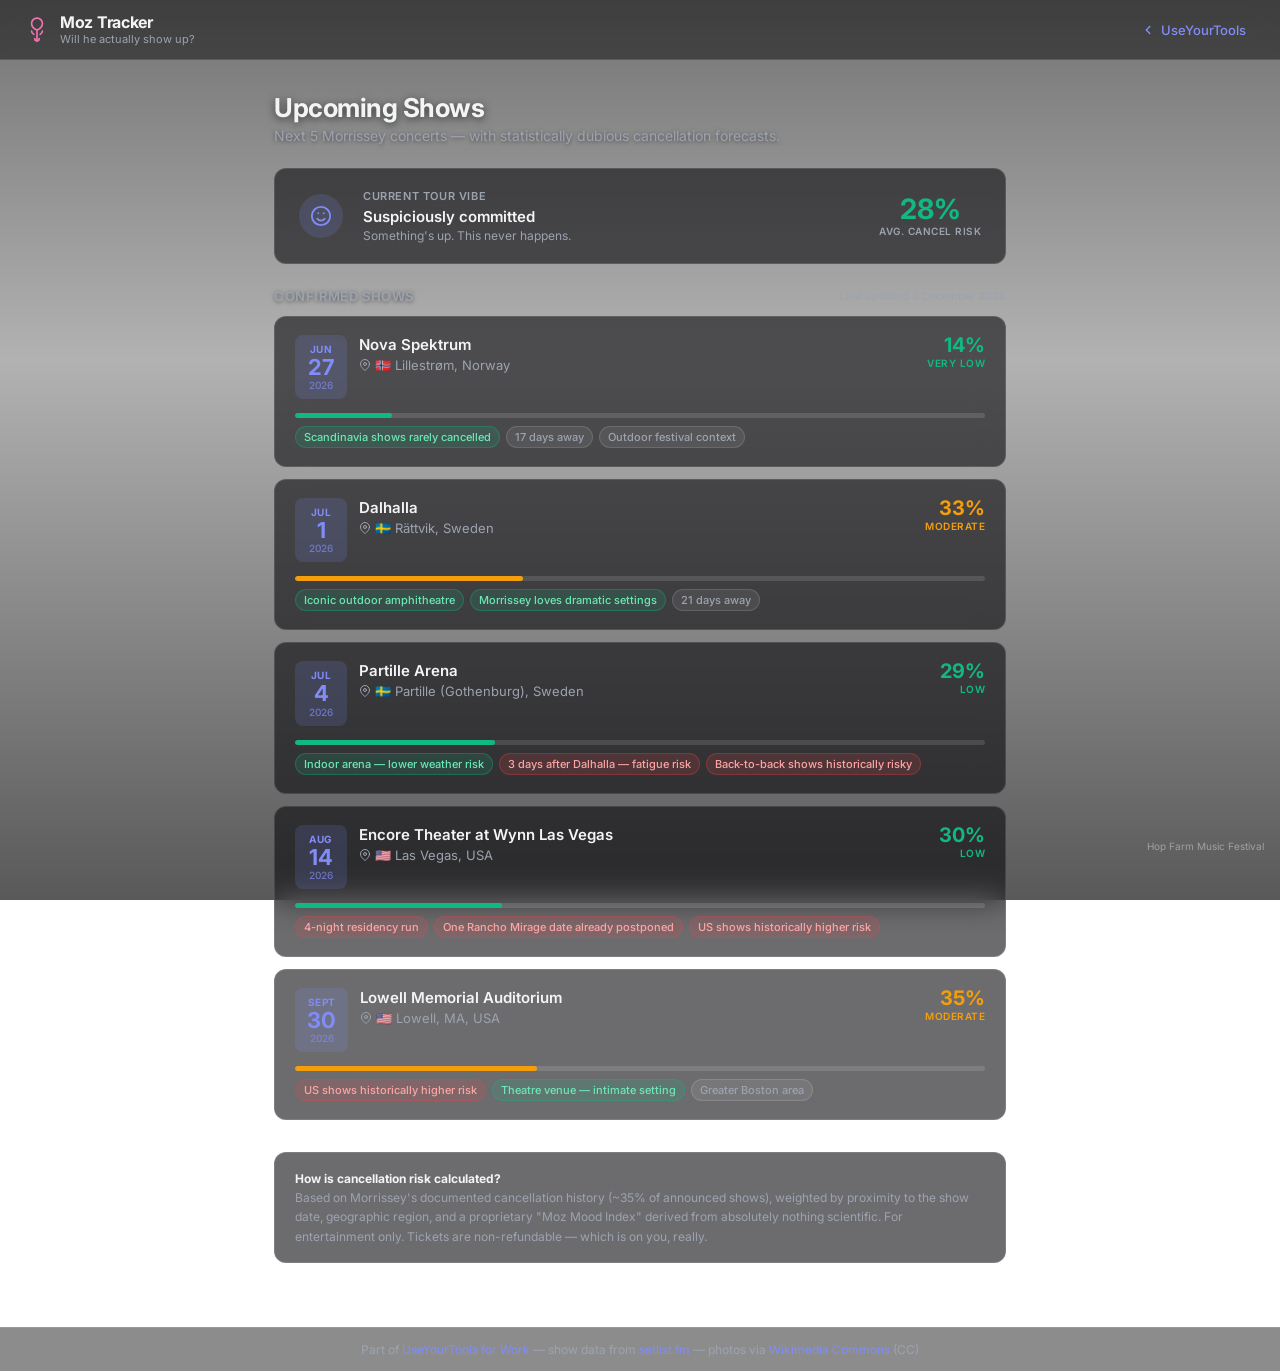
==== commit 37550c03: "Moz Tracker: replace TBAs with real show dates Add Las Vegas Encore Theater (Aug 14) and Lowell Memo" ====
--- a/moztracker/index.html
+++ b/moztracker/index.html
@@ -467,10 +467,26 @@
           { label: 'Back-to-back shows historically risky', type: 'bad' },
         ]
       },
-      { date: null, venue: 'TBA', city: 'To be announced', country: '', flag: '❓', tbc: true,
-        riskFactors: [{ label: 'No show announced yet', type: 'neutral' }] },
-      { date: null, venue: 'TBA', city: 'To be announced', country: '', flag: '❓', tbc: true,
-        riskFactors: [{ label: 'No show announced yet', type: 'neutral' }] },
+      {
+        date: '2026-08-14',
+        venue: 'Encore Theater at Wynn Las Vegas',
+        city: 'Las Vegas', country: 'USA', flag: '🇺🇸',
+        riskFactors: [
+          { label: '4-night residency run', type: 'bad' },
+          { label: 'One Rancho Mirage date already postponed', type: 'bad' },
+          { label: 'US shows historically higher risk', type: 'bad' },
+        ]
+      },
+      {
+        date: '2026-09-30',
+        venue: 'Lowell Memorial Auditorium',
+        city: 'Lowell, MA', country: 'USA', flag: '🇺🇸',
+        riskFactors: [
+          { label: 'US shows historically higher risk', type: 'bad' },
+          { label: 'Theatre venue — intimate setting', type: 'good' },
+          { label: 'Greater Boston area', type: 'neutral' },
+        ]
+      },
     ];
 
     // ── Risk calculator ─────────────────────────────────────────────────────
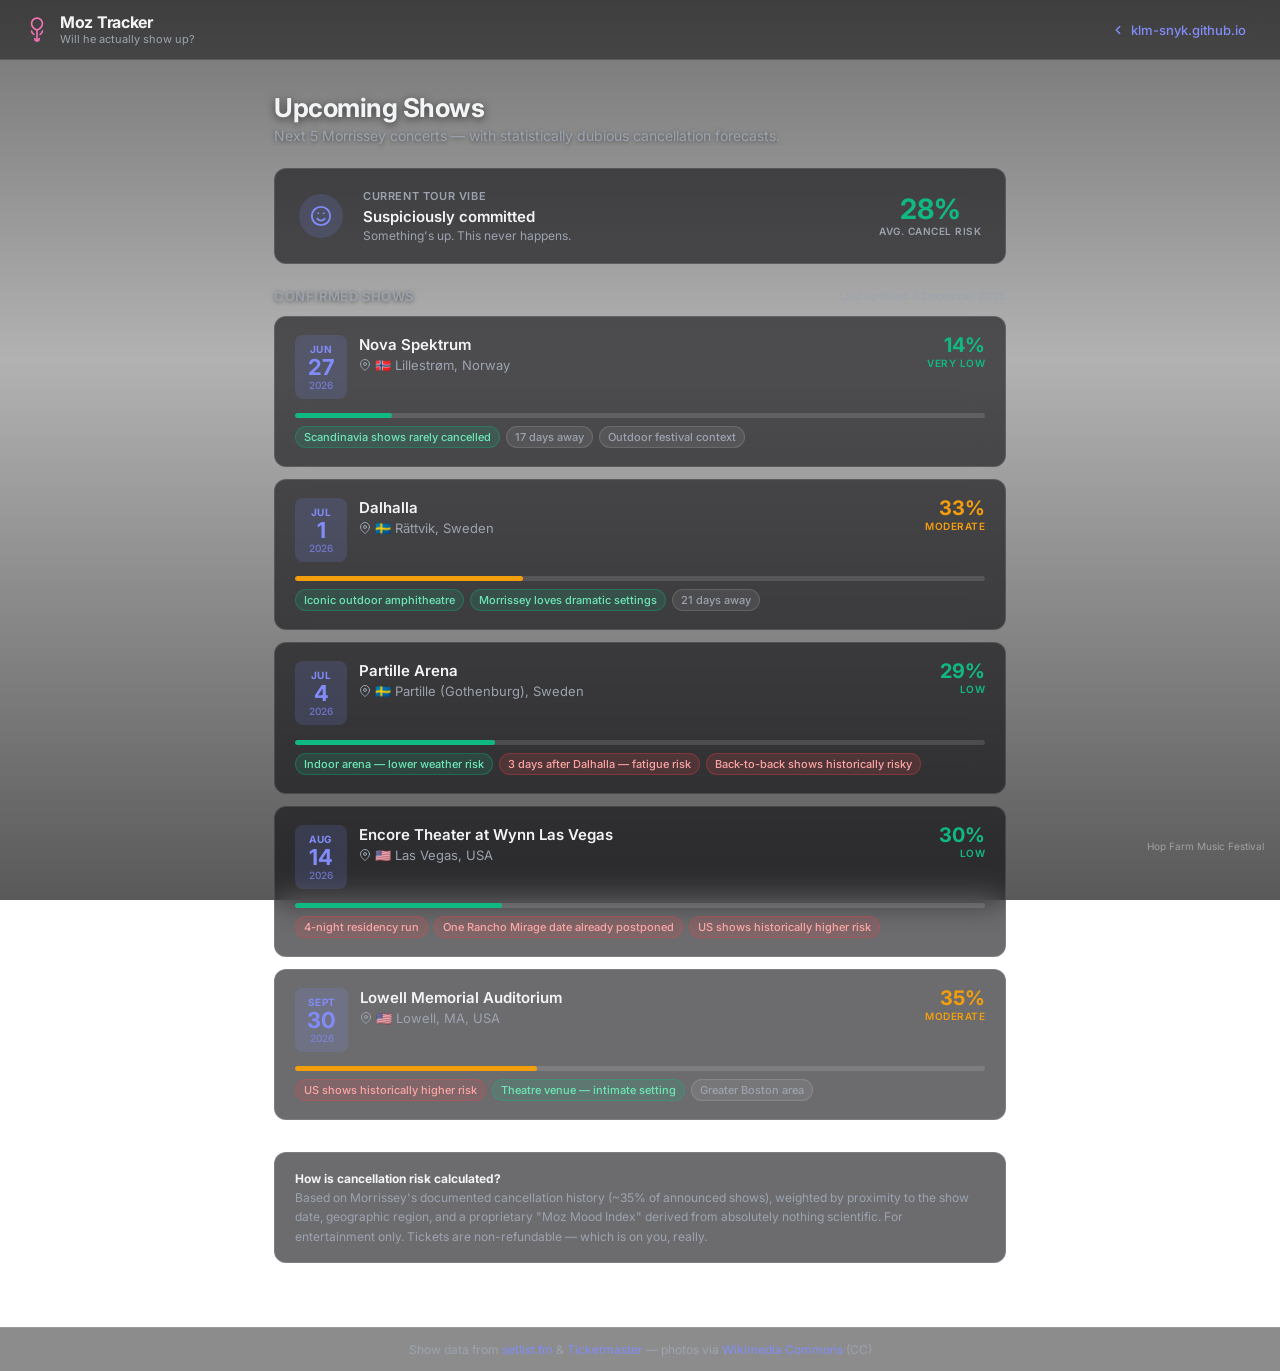
==== commit 5753ede2: "Moz Tracker: standalone branding + README - Remove UseYourTools back link — Moz Tracker is its own a" ====
--- a/moztracker/index.html
+++ b/moztracker/index.html
@@ -325,11 +325,11 @@
           <span>Will he actually show up?</span>
         </div>
       </div>
-      <a href="https://klm-snyk.github.io/UseYourTools/" class="header-back">
+      <a href="https://klm-snyk.github.io" class="header-back">
         <svg viewBox="0 0 24 24" fill="none" stroke="currentColor" stroke-width="2.5" stroke-linecap="round" stroke-linejoin="round">
           <polyline points="15 18 9 12 15 6"/>
         </svg>
-        UseYourTools
+        klm-snyk.github.io
       </a>
     </header>
 
@@ -378,8 +378,8 @@
     </main>
 
     <footer>
-      Part of <a href="https://klm-snyk.github.io/UseYourTools/">UseYourTools for Work</a> &mdash;
-      show data from <a href="https://www.setlist.fm/search?query=morrissey" target="_blank">setlist.fm</a> &mdash;
+      Show data from <a href="https://www.setlist.fm/search?query=morrissey" target="_blank">setlist.fm</a> &amp;
+      <a href="https://www.ticketmaster.com" target="_blank">Ticketmaster</a> &mdash;
       photos via <a href="https://commons.wikimedia.org/wiki/Category:Morrissey" target="_blank">Wikimedia Commons</a> (CC)
     </footer>
 
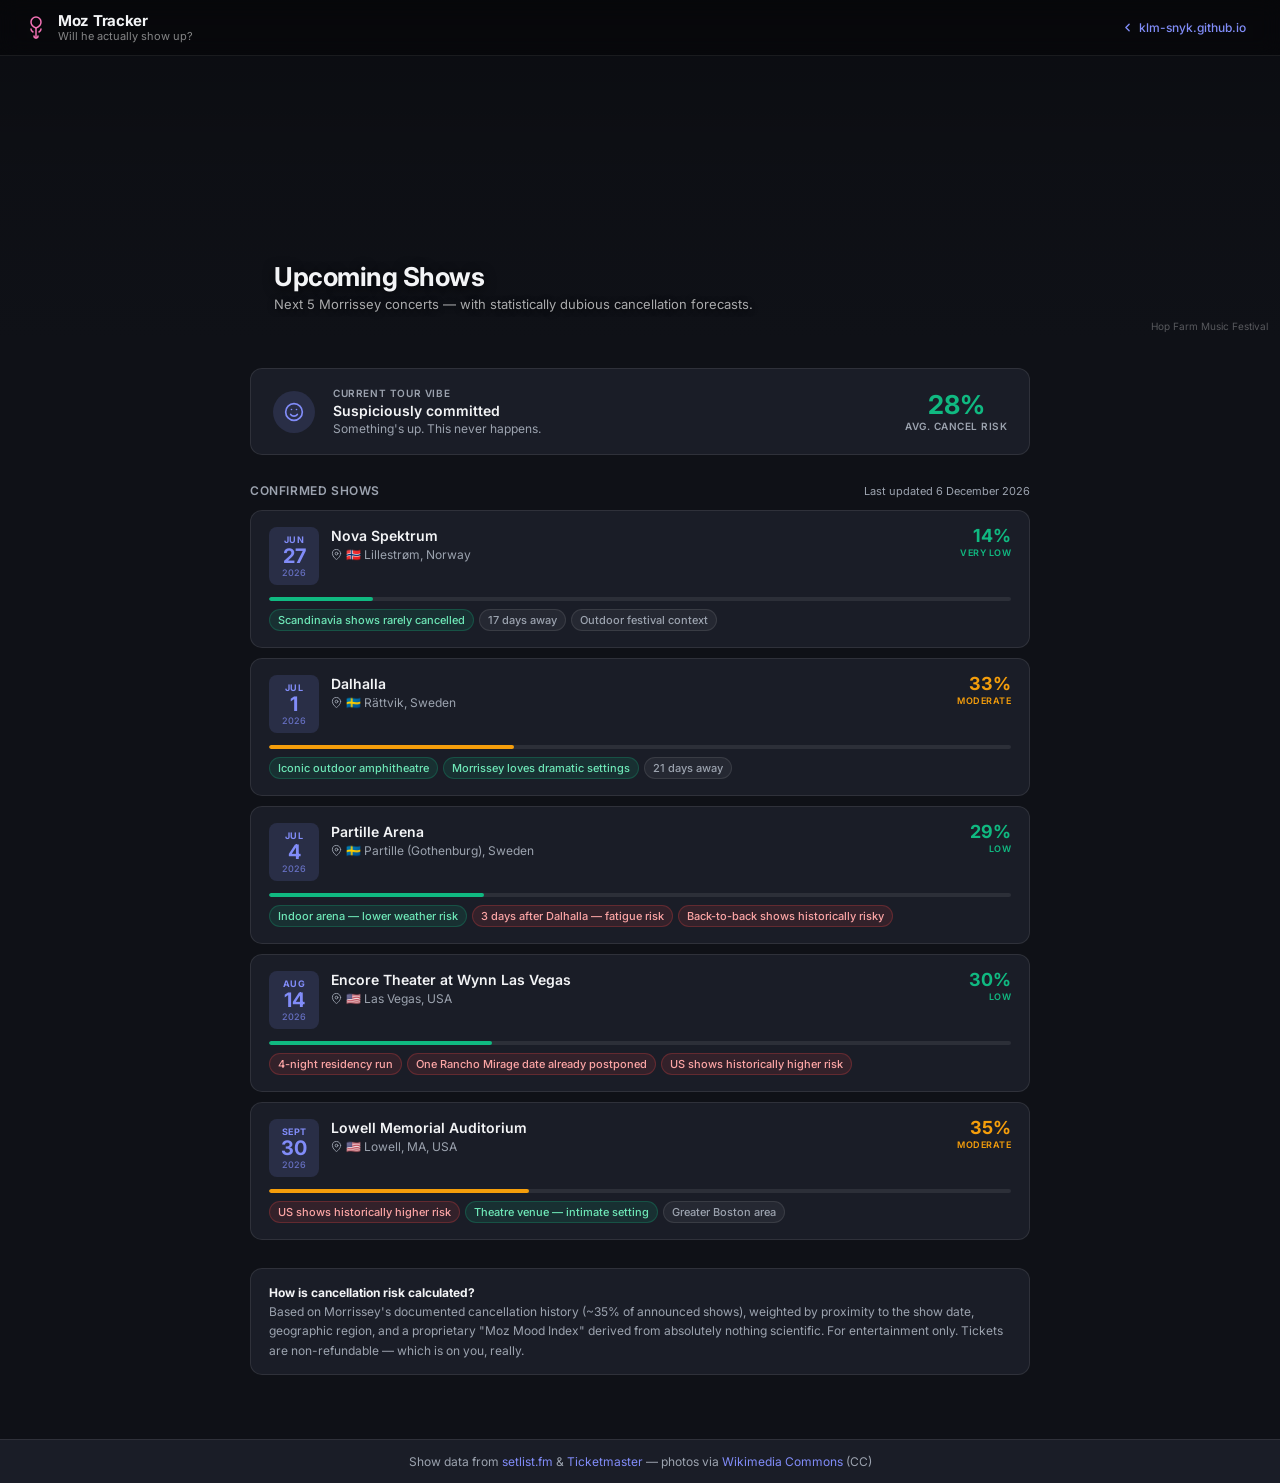
==== commit 294ac136: "Moz Tracker: separate photo hero from show cards Photos now live in a dedicated hero banner at the t" ====
--- a/moztracker/index.html
+++ b/moztracker/index.html
@@ -16,165 +16,145 @@
       --risk-low:    #10B981;
       --risk-medium: #F59E0B;
       --risk-high:   #EF4444;
-      /* Glass palette — works over dark photo backgrounds */
-      --glass-bg:      rgba(10, 10, 15, 0.60);
-      --glass-surface: rgba(255, 255, 255, 0.07);
-      --glass-border:  rgba(255, 255, 255, 0.12);
-      --text:          #F3F4F6;
-      --text-secondary:#9CA3AF;
-      --primary:       #818CF8;
-      --primary-light: rgba(129, 140, 248, 0.15);
-      --secondary:     #F472B6;
+      --bg:          #0f1117;
+      --surface:     #1a1d27;
+      --surface2:    #252836;
+      --border:      rgba(255,255,255,0.09);
+      --text:        #F3F4F6;
+      --text-secondary: #9CA3AF;
+      --primary:     #818CF8;
+      --primary-light: rgba(129,140,248,0.15);
+      --secondary:   #F472B6;
     }
 
     * { box-sizing: border-box; margin: 0; padding: 0; }
-
-    /* ── Slideshow background ── */
     body {
       font-family: var(--font);
+      background: var(--bg);
       color: var(--text);
       min-height: 100vh;
       display: flex;
       flex-direction: column;
+    }
+
+    /* ── Header ── */
+    .app-header {
+      position: absolute;
+      top: 0; left: 0; right: 0;
+      z-index: 10;
+      background: rgba(0,0,0,0.35);
+      backdrop-filter: blur(10px);
+      -webkit-backdrop-filter: blur(10px);
+      border-bottom: 1px solid rgba(255,255,255,0.08);
+      padding: 0 24px;
+      height: 56px;
+      display: flex;
+      align-items: center;
+      justify-content: space-between;
+    }
+    .header-logo { display: flex; align-items: center; gap: 10px; }
+    .header-logo .rose-icon { width: 24px; height: 24px; color: var(--secondary); }
+    .header-logo h1 { font-size: 15px; font-weight: 700; letter-spacing: -0.3px; }
+    .header-logo span { font-size: 11px; color: rgba(255,255,255,0.5); }
+    .header-logo .title-group { display: flex; flex-direction: column; line-height: 1.2; }
+    .header-back {
+      display: flex; align-items: center; gap: 5px;
+      font-size: 12px; color: var(--primary);
+      text-decoration: none; font-weight: 500;
+      padding: 5px 10px; border-radius: var(--radius-sm);
+      transition: background 0.15s;
+    }
+    .header-back:hover { background: var(--primary-light); }
+    .header-back svg { width: 13px; height: 13px; }
+
+    /* ── Hero (photo slideshow) ── */
+    .hero {
       position: relative;
-      overflow-x: hidden;
-    }
-
-    .bg-slideshow {
-      position: fixed;
-      inset: 0;
-      z-index: 0;
+      height: 340px;
+      overflow: hidden;
+      flex-shrink: 0;
     }
     .bg-slide {
       position: absolute;
       inset: 0;
       background-size: cover;
-      background-position: center top;
+      background-position: center 20%;
       opacity: 0;
       transition: opacity 1.4s ease-in-out;
     }
     .bg-slide.active { opacity: 1; }
-    /* dark overlay so text is always readable */
-    .bg-overlay {
-      position: fixed;
+    .hero-overlay {
+      position: absolute;
       inset: 0;
-      z-index: 1;
       background: linear-gradient(
         to bottom,
-        rgba(0,0,0,0.55) 0%,
-        rgba(0,0,0,0.30) 40%,
-        rgba(0,0,0,0.65) 100%
+        rgba(0,0,0,0.3) 0%,
+        rgba(0,0,0,0.1) 50%,
+        rgba(15,17,23,0.95) 100%
       );
     }
-
-    /* everything above the background */
-    .app-wrap {
-      position: relative;
-      z-index: 2;
-      display: flex;
-      flex-direction: column;
-      min-height: 100vh;
-    }
-
-    /* ── Header ── */
-    .app-header {
-      background: rgba(0,0,0,0.45);
-      backdrop-filter: blur(12px);
-      -webkit-backdrop-filter: blur(12px);
-      border-bottom: 1px solid var(--glass-border);
+    .hero-content {
+      position: absolute;
+      bottom: 28px; left: 0; right: 0;
       padding: 0 24px;
-      height: 60px;
-      display: flex;
-      align-items: center;
-      justify-content: space-between;
-      position: sticky;
-      top: 0;
-      z-index: 10;
-    }
-    .header-logo {
-      display: flex;
-      align-items: center;
-      gap: 10px;
-    }
-    .header-logo .rose-icon { width: 26px; height: 26px; color: var(--secondary); }
-    .header-logo h1 { font-size: 16px; font-weight: 700; letter-spacing: -0.3px; }
-    .header-logo span { font-size: 11px; color: var(--text-secondary); font-weight: 400; }
-    .header-logo .title-group { display: flex; flex-direction: column; line-height: 1.2; }
-
-    .header-back {
-      display: flex;
-      align-items: center;
-      gap: 6px;
-      font-size: 13px;
-      color: var(--primary);
-      text-decoration: none;
-      font-weight: 500;
-      padding: 6px 10px;
-      border-radius: var(--radius-sm);
-      transition: background 0.15s;
-    }
-    .header-back:hover { background: var(--primary-light); }
-    .header-back svg { width: 14px; height: 14px; }
-
-    /* ── Main ── */
-    .main {
-      flex: 1;
       max-width: 780px;
       margin: 0 auto;
-      padding: 32px 24px 64px;
-      width: 100%;
-    }
-
-    .page-title { margin-bottom: 8px; }
-    .page-title h2 {
-      font-size: 26px;
-      font-weight: 700;
-      letter-spacing: -0.5px;
-      text-shadow: 0 2px 8px rgba(0,0,0,0.6);
-    }
-    .page-title p {
-      font-size: 14px;
-      color: var(--text-secondary);
+    }
+    .hero-content h2 {
+      font-size: 26px; font-weight: 700; letter-spacing: -0.5px;
+      text-shadow: 0 2px 12px rgba(0,0,0,0.8);
+    }
+    .hero-content p {
+      font-size: 13px; color: rgba(255,255,255,0.65);
       margin-top: 4px;
-      text-shadow: 0 1px 4px rgba(0,0,0,0.5);
+      text-shadow: 0 1px 6px rgba(0,0,0,0.8);
+    }
+    .photo-credit {
+      position: absolute;
+      bottom: 8px; right: 12px;
+      font-size: 10px; color: rgba(255,255,255,0.3);
+      pointer-events: none;
+    }
+
+    /* ── Content (solid background) ── */
+    .content {
+      flex: 1;
+      background: var(--bg);
+      padding: 28px 24px 64px;
+    }
+    .inner {
+      max-width: 780px;
+      margin: 0 auto;
     }
 
     /* ── Moz-o-meter ── */
     .mozometer {
-      background: var(--glass-bg);
-      backdrop-filter: blur(16px);
-      -webkit-backdrop-filter: blur(16px);
-      border: 1px solid var(--glass-border);
+      background: var(--surface);
+      border: 1px solid var(--border);
       border-radius: var(--radius);
-      padding: 20px 24px;
-      margin: 24px 0;
-      display: flex;
-      align-items: center;
-      gap: 20px;
+      padding: 18px 22px;
+      margin-bottom: 28px;
+      display: flex; align-items: center; gap: 18px;
     }
     .mozometer-icon {
-      width: 44px; height: 44px;
-      border-radius: 50%;
+      width: 42px; height: 42px; border-radius: 50%;
       background: var(--primary-light);
       display: flex; align-items: center; justify-content: center;
-      flex-shrink: 0;
-      color: var(--primary);
-    }
-    .mozometer-icon svg { width: 22px; height: 22px; }
+      flex-shrink: 0; color: var(--primary);
+    }
+    .mozometer-icon svg { width: 20px; height: 20px; }
     .mozometer-text { flex: 1; }
     .mozometer-text .label {
-      font-size: 11px; font-weight: 600;
-      text-transform: uppercase; letter-spacing: 0.6px;
-      color: var(--text-secondary); margin-bottom: 4px;
-    }
-    .mozometer-text .mood { font-size: 15px; font-weight: 600; }
+      font-size: 10px; font-weight: 600; text-transform: uppercase;
+      letter-spacing: 0.6px; color: var(--text-secondary); margin-bottom: 3px;
+    }
+    .mozometer-text .mood { font-size: 14px; font-weight: 600; }
     .mozometer-text .mood-sub { font-size: 12px; color: var(--text-secondary); margin-top: 2px; }
-    .overall-risk-badge { display: flex; flex-direction: column; align-items: center; gap: 2px; }
-    .overall-risk-badge .big-pct { font-size: 28px; font-weight: 700; line-height: 1; }
+    .overall-risk-badge { display: flex; flex-direction: column; align-items: center; gap: 2px; flex-shrink: 0; }
+    .overall-risk-badge .big-pct { font-size: 26px; font-weight: 700; line-height: 1; }
     .overall-risk-badge .big-label {
-      font-size: 10px; font-weight: 600;
-      text-transform: uppercase; letter-spacing: 0.5px;
-      color: var(--text-secondary);
+      font-size: 10px; font-weight: 600; text-transform: uppercase;
+      letter-spacing: 0.5px; color: var(--text-secondary);
     }
 
     /* ── Section header ── */
@@ -183,113 +163,76 @@
       margin-bottom: 12px;
     }
     .section-header h3 {
-      font-size: 13px; font-weight: 600;
-      text-transform: uppercase; letter-spacing: 0.6px;
-      color: var(--text-secondary);
-      text-shadow: 0 1px 4px rgba(0,0,0,0.5);
+      font-size: 12px; font-weight: 600; text-transform: uppercase;
+      letter-spacing: 0.6px; color: var(--text-secondary);
     }
     .updated-note { font-size: 11px; color: var(--text-secondary); }
 
     /* ── Show cards ── */
-    .show-list { display: flex; flex-direction: column; gap: 12px; }
-
+    .show-list { display: flex; flex-direction: column; gap: 10px; }
     .show-card {
-      background: var(--glass-bg);
-      backdrop-filter: blur(16px);
-      -webkit-backdrop-filter: blur(16px);
-      border: 1px solid var(--glass-border);
+      background: var(--surface);
+      border: 1px solid var(--border);
       border-radius: var(--radius);
-      padding: 18px 20px;
-      transition: background 0.2s, transform 0.15s;
-    }
-    .show-card:hover {
-      background: rgba(10,10,15,0.72);
-      transform: translateY(-1px);
-    }
-    .show-card.tbc { opacity: 0.5; border-style: dashed; }
-    .show-card.tbc:hover { transform: none; background: var(--glass-bg); }
-
-    .show-top {
-      display: flex; align-items: flex-start;
-      justify-content: space-between; gap: 12px;
-    }
+      padding: 16px 18px;
+      transition: background 0.15s, transform 0.15s;
+    }
+    .show-card:hover { background: var(--surface2); transform: translateY(-1px); }
+
+    .show-top { display: flex; align-items: flex-start; justify-content: space-between; gap: 12px; }
     .show-date-badge {
       display: flex; flex-direction: column; align-items: center;
-      background: var(--primary-light);
-      color: var(--primary);
-      border-radius: var(--radius-sm);
-      padding: 8px 12px; min-width: 52px; flex-shrink: 0; text-align: center;
-    }
-    .show-date-badge .month { font-size: 10px; font-weight: 700; text-transform: uppercase; letter-spacing: 0.5px; }
-    .show-date-badge .day   { font-size: 22px; font-weight: 700; line-height: 1.1; }
-    .show-date-badge .year  { font-size: 10px; font-weight: 500; opacity: 0.7; }
+      background: var(--primary-light); color: var(--primary);
+      border-radius: var(--radius-sm); padding: 7px 11px;
+      min-width: 50px; flex-shrink: 0; text-align: center;
+    }
+    .show-date-badge .month { font-size: 9px; font-weight: 700; text-transform: uppercase; letter-spacing: 0.5px; }
+    .show-date-badge .day   { font-size: 20px; font-weight: 700; line-height: 1.1; }
+    .show-date-badge .year  { font-size: 9px; font-weight: 500; opacity: 0.7; }
 
     .show-info { flex: 1; }
-    .show-info .venue { font-size: 15px; font-weight: 600; margin-bottom: 3px; }
+    .show-info .venue { font-size: 14px; font-weight: 600; margin-bottom: 3px; }
     .show-info .location {
-      font-size: 13px; color: var(--text-secondary);
+      font-size: 12px; color: var(--text-secondary);
       display: flex; align-items: center; gap: 4px;
     }
-    .show-info .location svg { width: 12px; height: 12px; flex-shrink: 0; }
+    .show-info .location svg { width: 11px; height: 11px; flex-shrink: 0; }
 
     .risk-badge { display: flex; flex-direction: column; align-items: flex-end; flex-shrink: 0; }
-    .risk-pct   { font-size: 20px; font-weight: 700; line-height: 1; }
-    .risk-label { font-size: 10px; font-weight: 600; text-transform: uppercase; letter-spacing: 0.5px; margin-top: 2px; }
-
-    .show-bottom { margin-top: 14px; }
+    .risk-pct   { font-size: 18px; font-weight: 700; line-height: 1; }
+    .risk-label { font-size: 9px; font-weight: 600; text-transform: uppercase; letter-spacing: 0.5px; margin-top: 2px; }
+
+    .show-bottom { margin-top: 12px; }
     .risk-bar-wrap {
-      height: 5px; background: rgba(255,255,255,0.12);
+      height: 4px; background: rgba(255,255,255,0.08);
       border-radius: 99px; overflow: hidden; margin-bottom: 8px;
     }
-    .risk-bar-fill {
-      height: 100%; border-radius: 99px;
-      transition: width 0.6s cubic-bezier(0.4,0,0.2,1);
-    }
-
-    .risk-factors { display: flex; flex-wrap: wrap; gap: 6px; }
+    .risk-bar-fill { height: 100%; border-radius: 99px; transition: width 0.6s cubic-bezier(0.4,0,0.2,1); }
+
+    .risk-factors { display: flex; flex-wrap: wrap; gap: 5px; }
     .risk-chip {
-      font-size: 11px; padding: 3px 8px;
-      border-radius: 99px; font-weight: 500; border: 1px solid transparent;
-    }
-    .risk-chip.bad     { background: rgba(239,68,68,0.15);  color: #fca5a5; border-color: rgba(239,68,68,0.3); }
-    .risk-chip.good    { background: rgba(16,185,129,0.15); color: #6ee7b7; border-color: rgba(16,185,129,0.3); }
-    .risk-chip.neutral { background: rgba(255,255,255,0.08); color: var(--text-secondary); border-color: var(--glass-border); }
+      font-size: 11px; padding: 3px 8px; border-radius: 99px;
+      font-weight: 500; border: 1px solid transparent;
+    }
+    .risk-chip.bad     { background: rgba(239,68,68,0.12);  color: #fca5a5; border-color: rgba(239,68,68,0.25); }
+    .risk-chip.good    { background: rgba(16,185,129,0.12); color: #6ee7b7; border-color: rgba(16,185,129,0.25); }
+    .risk-chip.neutral { background: rgba(255,255,255,0.05); color: var(--text-secondary); border-color: var(--border); }
 
     /* ── Disclaimer ── */
     .disclaimer {
-      margin-top: 32px;
-      padding: 16px 20px;
-      background: var(--glass-bg);
-      backdrop-filter: blur(12px);
-      -webkit-backdrop-filter: blur(12px);
-      border: 1px solid var(--glass-border);
-      border-radius: var(--radius);
-      font-size: 12px; color: var(--text-secondary); line-height: 1.6;
+      margin-top: 28px; padding: 14px 18px;
+      background: var(--surface); border: 1px solid var(--border);
+      border-radius: var(--radius); font-size: 12px;
+      color: var(--text-secondary); line-height: 1.6;
     }
     .disclaimer strong { color: var(--text); }
-
-    /* ── Photo credit ── */
-    .photo-credit {
-      position: fixed;
-      bottom: 48px;
-      right: 16px;
-      z-index: 3;
-      font-size: 10px;
-      color: rgba(255,255,255,0.4);
-      text-align: right;
-      pointer-events: none;
-    }
 
     /* ── Footer ── */
     footer {
-      text-align: center;
-      padding: 14px;
-      font-size: 12px;
-      color: var(--text-secondary);
-      background: rgba(0,0,0,0.45);
-      backdrop-filter: blur(12px);
-      -webkit-backdrop-filter: blur(12px);
-      border-top: 1px solid var(--glass-border);
+      text-align: center; padding: 14px;
+      font-size: 12px; color: var(--text-secondary);
+      border-top: 1px solid var(--border);
+      background: var(--surface);
     }
     footer a { color: var(--primary); text-decoration: none; }
     footer a:hover { text-decoration: underline; }
@@ -305,40 +248,42 @@
 </head>
 <body>
 
-  <!-- Slideshow background -->
-  <div class="bg-slideshow" id="bg-slideshow"></div>
-  <div class="bg-overlay"></div>
-
-  <div class="app-wrap">
-
-    <header class="app-header">
-      <div class="header-logo">
-        <svg class="rose-icon" viewBox="0 0 24 24" fill="none" stroke="currentColor" stroke-width="1.5" stroke-linecap="round" stroke-linejoin="round">
-          <path d="M12 22V12"/>
-          <path d="M12 12C12 12 7 10 7 6a5 5 0 0110 0c0 4-5 6-5 6z"/>
-          <path d="M9 16c0 0-2-1-2-3"/>
-          <path d="M15 16c0 0 2-1 2-3"/>
-          <path d="M10 20c0 0 0 2 2 2s2-2 2-2"/>
-        </svg>
-        <div class="title-group">
-          <h1>Moz Tracker</h1>
-          <span>Will he actually show up?</span>
-        </div>
+  <!-- Header -->
+  <header class="app-header">
+    <div class="header-logo">
+      <svg class="rose-icon" viewBox="0 0 24 24" fill="none" stroke="currentColor" stroke-width="1.5" stroke-linecap="round" stroke-linejoin="round">
+        <path d="M12 22V12"/>
+        <path d="M12 12C12 12 7 10 7 6a5 5 0 0110 0c0 4-5 6-5 6z"/>
+        <path d="M9 16c0 0-2-1-2-3"/>
+        <path d="M15 16c0 0 2-1 2-3"/>
+        <path d="M10 20c0 0 0 2 2 2s2-2 2-2"/>
+      </svg>
+      <div class="title-group">
+        <h1>Moz Tracker</h1>
+        <span>Will he actually show up?</span>
       </div>
-      <a href="https://klm-snyk.github.io" class="header-back">
-        <svg viewBox="0 0 24 24" fill="none" stroke="currentColor" stroke-width="2.5" stroke-linecap="round" stroke-linejoin="round">
-          <polyline points="15 18 9 12 15 6"/>
-        </svg>
-        klm-snyk.github.io
-      </a>
-    </header>
-
-    <main class="main">
-
-      <div class="page-title">
-        <h2>Upcoming Shows</h2>
-        <p>Next 5 Morrissey concerts — with statistically dubious cancellation forecasts.</p>
-      </div>
+    </div>
+    <a href="https://klm-snyk.github.io" class="header-back">
+      <svg viewBox="0 0 24 24" fill="none" stroke="currentColor" stroke-width="2.5" stroke-linecap="round" stroke-linejoin="round">
+        <polyline points="15 18 9 12 15 6"/>
+      </svg>
+      klm-snyk.github.io
+    </a>
+  </header>
+
+  <!-- Hero with photo slideshow -->
+  <div class="hero" id="hero">
+    <div class="hero-overlay"></div>
+    <div class="hero-content">
+      <h2>Upcoming Shows</h2>
+      <p>Next 5 Morrissey concerts — with statistically dubious cancellation forecasts.</p>
+    </div>
+    <div class="photo-credit" id="photo-credit"></div>
+  </div>
+
+  <!-- Solid content area -->
+  <div class="content">
+    <div class="inner">
 
       <div class="mozometer" id="mozometer">
         <div class="mozometer-icon">
@@ -375,71 +320,50 @@
         which is on you, really.
       </div>
 
-    </main>
-
-    <footer>
-      Show data from <a href="https://www.setlist.fm/search?query=morrissey" target="_blank">setlist.fm</a> &amp;
-      <a href="https://www.ticketmaster.com" target="_blank">Ticketmaster</a> &mdash;
-      photos via <a href="https://commons.wikimedia.org/wiki/Category:Morrissey" target="_blank">Wikimedia Commons</a> (CC)
-    </footer>
-
-  </div><!-- /app-wrap -->
-
-  <div class="photo-credit" id="photo-credit"></div>
+    </div>
+  </div>
+
+  <footer>
+    Show data from <a href="https://www.setlist.fm/search?query=morrissey" target="_blank">setlist.fm</a> &amp;
+    <a href="https://www.ticketmaster.com" target="_blank">Ticketmaster</a> &mdash;
+    photos via <a href="https://commons.wikimedia.org/wiki/Category:Morrissey" target="_blank">Wikimedia Commons</a> (CC)
+  </footer>
 
   <script>
-    // ── Background photos (Wikimedia Commons, CC licensed) ─────────────────
+    // ── Photos ──────────────────────────────────────────────────────────────
     const photos = [
-      {
-        url: 'https://upload.wikimedia.org/wikipedia/commons/e/ec/Morrissey_Hop_Farm_Music_Festival.jpg',
-        credit: 'Hop Farm Music Festival'
-      },
-      {
-        url: 'https://upload.wikimedia.org/wikipedia/commons/a/a5/Morrissey_Live_at_Wembley_in_December_2006.jpg',
-        credit: 'Wembley Arena, 2006'
-      },
-      {
-        url: 'https://upload.wikimedia.org/wikipedia/commons/9/90/Morrissey_at_Zitadelle_Spandau_in_Berlin_2011.jpg',
-        credit: 'Zitadelle Spandau, Berlin 2011'
-      },
-      {
-        url: 'https://upload.wikimedia.org/wikipedia/commons/a/aa/Morrissey_and_band_at_Zitadelle_Spandau_in_Berlin_2011.jpg',
-        credit: 'Zitadelle Spandau, Berlin 2011'
-      },
-      {
-        url: 'https://upload.wikimedia.org/wikipedia/commons/8/86/Morrissey_copenhagen_2014.jpg',
-        credit: 'Copenhagen, 2014'
-      },
+      { url: 'https://upload.wikimedia.org/wikipedia/commons/e/ec/Morrissey_Hop_Farm_Music_Festival.jpg', credit: 'Hop Farm Music Festival' },
+      { url: 'https://upload.wikimedia.org/wikipedia/commons/a/a5/Morrissey_Live_at_Wembley_in_December_2006.jpg', credit: 'Wembley Arena, 2006' },
+      { url: 'https://upload.wikimedia.org/wikipedia/commons/9/90/Morrissey_at_Zitadelle_Spandau_in_Berlin_2011.jpg', credit: 'Zitadelle Spandau, Berlin 2011' },
+      { url: 'https://upload.wikimedia.org/wikipedia/commons/a/aa/Morrissey_and_band_at_Zitadelle_Spandau_in_Berlin_2011.jpg', credit: 'Zitadelle Spandau, Berlin 2011' },
+      { url: 'https://upload.wikimedia.org/wikipedia/commons/8/86/Morrissey_copenhagen_2014.jpg', credit: 'Copenhagen, 2014' },
     ];
 
-    let currentSlide = 0;
-    const slideshowEl = document.getElementById('bg-slideshow');
-    const creditEl    = document.getElementById('photo-credit');
-
-    // Build slide divs
+    let current = 0;
+    const heroEl   = document.getElementById('hero');
+    const creditEl = document.getElementById('photo-credit');
+
     const slides = photos.map((p, i) => {
       const div = document.createElement('div');
       div.className = 'bg-slide' + (i === 0 ? ' active' : '');
       div.style.backgroundImage = `url('${p.url}')`;
-      slideshowEl.appendChild(div);
+      heroEl.insertBefore(div, heroEl.firstChild);
       return div;
     });
 
-    function nextSlide() {
-      slides[currentSlide].classList.remove('active');
-      currentSlide = (currentSlide + 1) % slides.length;
-      slides[currentSlide].classList.add('active');
-      creditEl.textContent = photos[currentSlide].credit;
-    }
-
     creditEl.textContent = photos[0].credit;
-    setInterval(nextSlide, 6000);
-
-    // ── Show data ───────────────────────────────────────────────────────────
+
+    setInterval(() => {
+      slides[current].classList.remove('active');
+      current = (current + 1) % slides.length;
+      slides[current].classList.add('active');
+      creditEl.textContent = photos[current].credit;
+    }, 6000);
+
+    // ── Shows ───────────────────────────────────────────────────────────────
     const shows = [
       {
-        date: '2026-06-27',
-        venue: 'Nova Spektrum',
+        date: '2026-06-27', venue: 'Nova Spektrum',
         city: 'Lillestrøm', country: 'Norway', flag: '🇳🇴',
         riskFactors: [
           { label: 'Scandinavia shows rarely cancelled', type: 'good' },
@@ -448,8 +372,7 @@
         ]
       },
       {
-        date: '2026-07-01',
-        venue: 'Dalhalla',
+        date: '2026-07-01', venue: 'Dalhalla',
         city: 'Rättvik', country: 'Sweden', flag: '🇸🇪',
         riskFactors: [
           { label: 'Iconic outdoor amphitheatre', type: 'good' },
@@ -458,8 +381,7 @@
         ]
       },
       {
-        date: '2026-07-04',
-        venue: 'Partille Arena',
+        date: '2026-07-04', venue: 'Partille Arena',
         city: 'Partille (Gothenburg)', country: 'Sweden', flag: '🇸🇪',
         riskFactors: [
           { label: 'Indoor arena — lower weather risk', type: 'good' },
@@ -468,8 +390,7 @@
         ]
       },
       {
-        date: '2026-08-14',
-        venue: 'Encore Theater at Wynn Las Vegas',
+        date: '2026-08-14', venue: 'Encore Theater at Wynn Las Vegas',
         city: 'Las Vegas', country: 'USA', flag: '🇺🇸',
         riskFactors: [
           { label: '4-night residency run', type: 'bad' },
@@ -478,8 +399,7 @@
         ]
       },
       {
-        date: '2026-09-30',
-        venue: 'Lowell Memorial Auditorium',
+        date: '2026-09-30', venue: 'Lowell Memorial Auditorium',
         city: 'Lowell, MA', country: 'USA', flag: '🇺🇸',
         riskFactors: [
           { label: 'US shows historically higher risk', type: 'bad' },
@@ -489,9 +409,8 @@
       },
     ];
 
-    // ── Risk calculator ─────────────────────────────────────────────────────
+    // ── Risk calc ───────────────────────────────────────────────────────────
     function calcRisk(show) {
-      if (show.tbc) return null;
       const now = new Date();
       const showDate = new Date(show.date + 'T12:00:00');
       const daysUntil = Math.round((showDate - now) / 86400000);
@@ -499,8 +418,7 @@
       if      (daysUntil > 180) risk += 22;
       else if (daysUntil > 90)  risk += 14;
       else if (daysUntil > 30)  risk += 6;
-      else if (daysUntil >= 0)  risk += 0;
-      else                      risk -= 10;
+      else if (daysUntil < 0)   risk -= 10;
       if (['Norway','Sweden','Denmark','Finland','Iceland'].includes(show.country)) risk -= 8;
       if (['UK','United Kingdom','England'].includes(show.country)) risk += 12;
       if (['USA','United States'].includes(show.country)) risk += 8;
@@ -526,58 +444,27 @@
     }
     function formatDate(s) {
       const d = new Date(s + 'T12:00:00');
-      return {
-        month: d.toLocaleString('en-GB', { month: 'short' }).toUpperCase(),
-        day: d.getDate(), year: d.getFullYear()
-      };
-    }
-
-    // ── Render ──────────────────────────────────────────────────────────────
+      return { month: d.toLocaleString('en-GB',{month:'short'}).toUpperCase(), day: d.getDate(), year: d.getFullYear() };
+    }
+
     function render() {
       const list = document.getElementById('show-list');
       list.innerHTML = '';
-      const validRisks = [];
+      const risks = [];
 
       shows.forEach(show => {
         const risk = calcRisk(show);
-        if (risk !== null) validRisks.push(risk);
-
+        risks.push(risk);
+        const { month, day, year } = formatDate(show.date);
         const card = document.createElement('div');
-        card.className = 'show-card' + (show.tbc ? ' tbc' : '');
-
-        let dateHtml;
-        if (show.date) {
-          const { month, day, year } = formatDate(show.date);
-          dateHtml = `<div class="show-date-badge">
-            <span class="month">${month}</span>
-            <span class="day">${day}</span>
-            <span class="year">${year}</span>
-          </div>`;
-        } else {
-          dateHtml = `<div class="show-date-badge" style="font-size:22px;padding:8px;">❓</div>`;
-        }
-
-        const riskHtml = risk !== null
-          ? `<div class="risk-badge">
-               <span class="risk-pct ${riskClass(risk)}">${risk}%</span>
-               <span class="risk-label ${riskClass(risk)}">${riskWord(risk)}</span>
-             </div>`
-          : `<div class="risk-badge">
-               <span class="risk-pct" style="color:var(--text-secondary)">—</span>
-               <span class="risk-label" style="color:var(--text-secondary)">Unknown</span>
-             </div>`;
-
-        const barHtml = `<div class="risk-bar-wrap">
-          <div class="risk-bar-fill ${risk ? riskFillClass(risk) : ''}" style="width:${risk || 0}%"></div>
-        </div>`;
-
-        const chipsHtml = show.riskFactors.map(f =>
-          `<span class="risk-chip ${f.type}">${f.label}</span>`
-        ).join('');
-
+        card.className = 'show-card';
         card.innerHTML = `
           <div class="show-top">
-            ${dateHtml}
+            <div class="show-date-badge">
+              <span class="month">${month}</span>
+              <span class="day">${day}</span>
+              <span class="year">${year}</span>
+            </div>
             <div class="show-info">
               <div class="venue">${show.venue}</div>
               <div class="location">
@@ -588,41 +475,36 @@
                 ${show.flag} ${show.city}${show.country ? ', ' + show.country : ''}
               </div>
             </div>
-            ${riskHtml}
+            <div class="risk-badge">
+              <span class="risk-pct ${riskClass(risk)}">${risk}%</span>
+              <span class="risk-label ${riskClass(risk)}">${riskWord(risk)}</span>
+            </div>
           </div>
           <div class="show-bottom">
-            ${barHtml}
-            <div class="risk-factors">${chipsHtml}</div>
+            <div class="risk-bar-wrap">
+              <div class="risk-bar-fill ${riskFillClass(risk)}" style="width:${risk}%"></div>
+            </div>
+            <div class="risk-factors">
+              ${show.riskFactors.map(f => `<span class="risk-chip ${f.type}">${f.label}</span>`).join('')}
+            </div>
           </div>`;
-
         list.appendChild(card);
       });
 
-      if (validRisks.length > 0) {
-        const avg = Math.round(validRisks.reduce((a, b) => a + b, 0) / validRisks.length);
-        const el = document.getElementById('overall-pct');
-        el.textContent = avg + '%';
-        el.className = `big-pct ${riskClass(avg)}`;
-
-        const mood    = document.getElementById('mood-text');
-        const moodSub = document.getElementById('mood-sub');
-        if (avg < 30) {
-          mood.textContent    = 'Suspiciously committed';
-          moodSub.textContent = "Something's up. This never happens.";
-        } else if (avg < 45) {
-          mood.textContent    = 'Cautiously optimistic';
-          moodSub.textContent = 'Tour is proceeding. For now.';
-        } else if (avg < 60) {
-          mood.textContent    = 'Could go either way';
-          moodSub.textContent = 'Buy travel insurance. Seriously.';
-        } else {
-          mood.textContent    = 'This is not looking good';
-          moodSub.textContent = 'Maybe just stream the Smiths instead.';
-        }
-      }
+      const avg = Math.round(risks.reduce((a,b)=>a+b,0) / risks.length);
+      const el = document.getElementById('overall-pct');
+      el.textContent = avg + '%';
+      el.className = `big-pct ${riskClass(avg)}`;
+
+      const mood = document.getElementById('mood-text');
+      const sub  = document.getElementById('mood-sub');
+      if (avg < 30)      { mood.textContent = 'Suspiciously committed';   sub.textContent = "Something's up. This never happens."; }
+      else if (avg < 45) { mood.textContent = 'Cautiously optimistic';    sub.textContent = 'Tour is proceeding. For now.'; }
+      else if (avg < 60) { mood.textContent = 'Could go either way';      sub.textContent = 'Buy travel insurance. Seriously.'; }
+      else               { mood.textContent = 'This is not looking good'; sub.textContent = 'Maybe just stream the Smiths instead.'; }
 
       document.getElementById('updated-note').textContent =
-        'Last updated ' + new Date().toLocaleDateString('en-GB', { day: 'numeric', month: 'long', year: 'numeric' });
+        'Last updated ' + new Date().toLocaleDateString('en-GB',{day:'numeric',month:'long',year:'numeric'});
     }
 
     render();
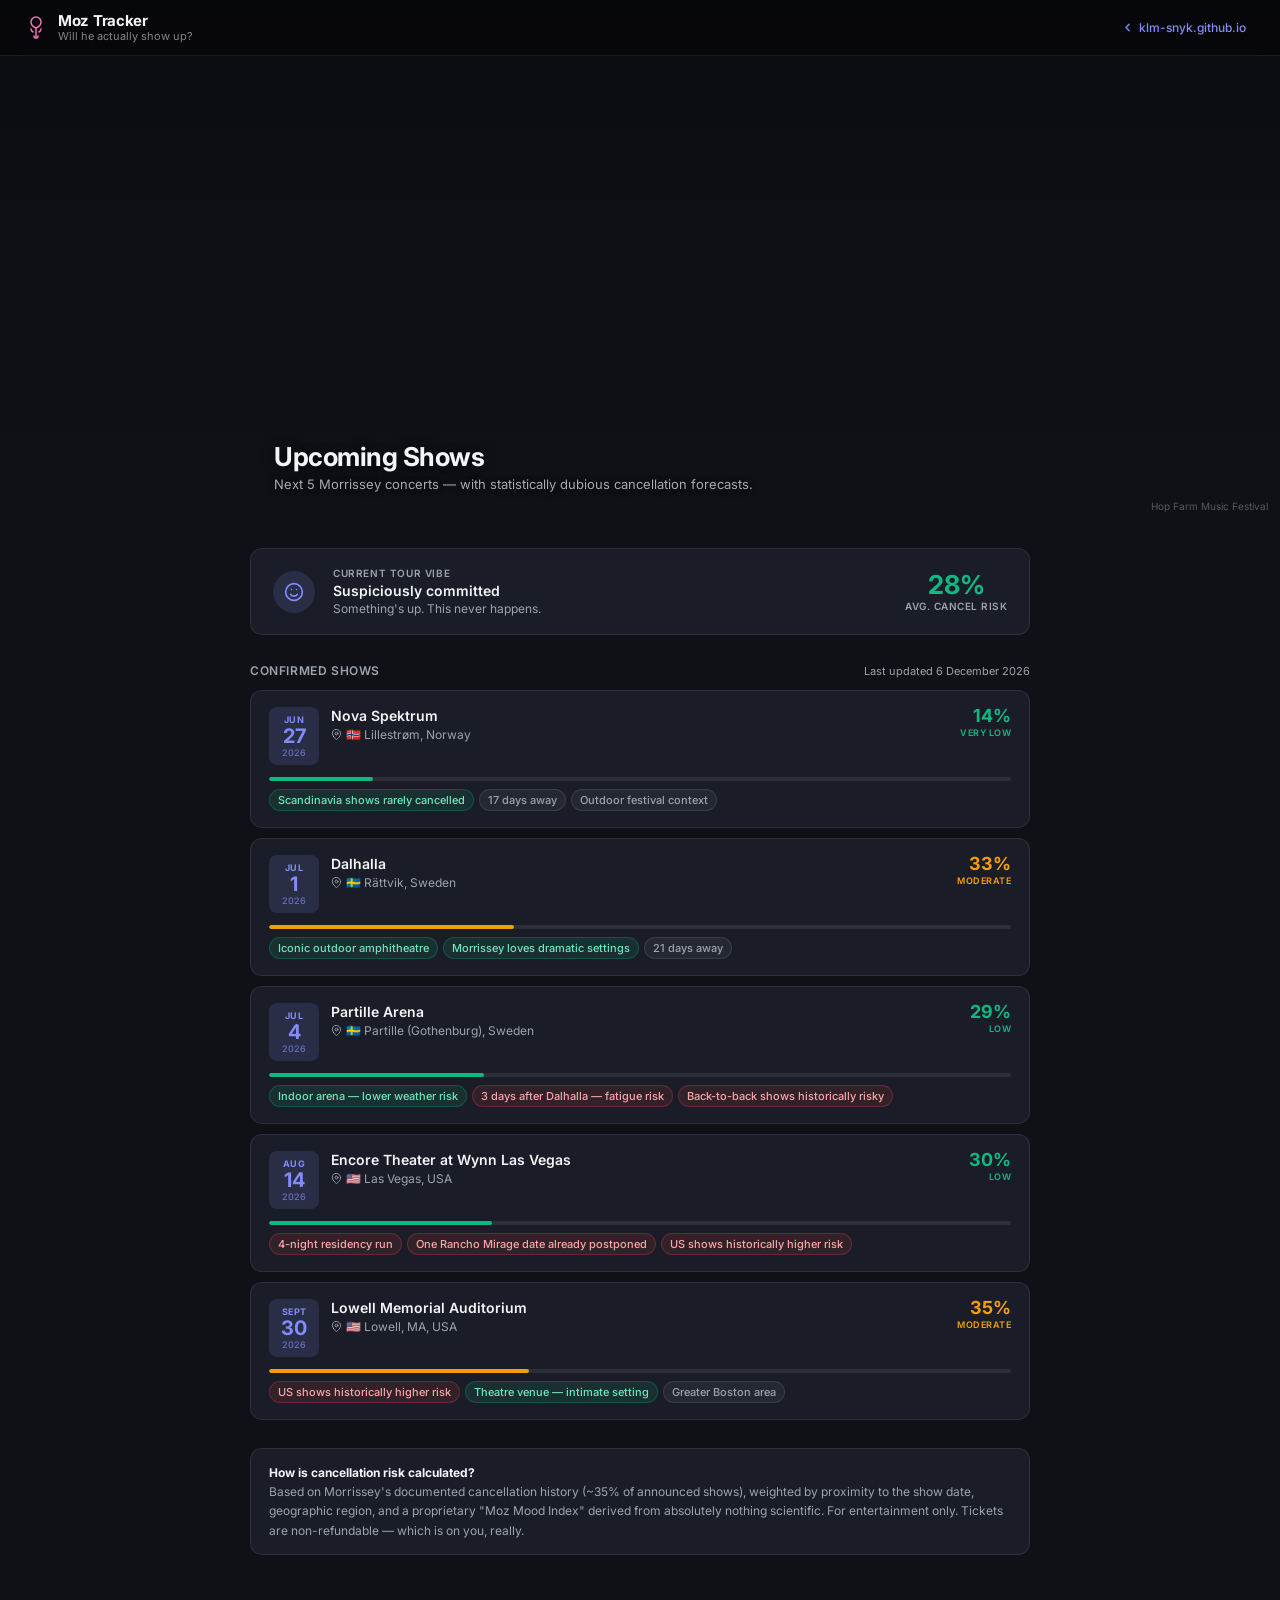
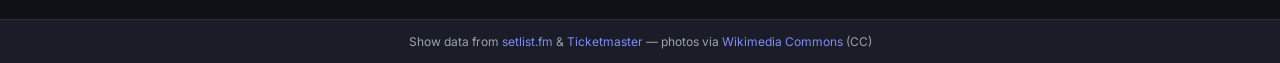
==== commit 237839ec: "Moz Tracker: increase hero height to 520px to avoid photo clipping Co-Authored-By: Claude Sonnet 4.6" ====
--- a/moztracker/index.html
+++ b/moztracker/index.html
@@ -70,7 +70,7 @@
     /* ── Hero (photo slideshow) ── */
     .hero {
       position: relative;
-      height: 340px;
+      height: 520px;
       overflow: hidden;
       flex-shrink: 0;
     }
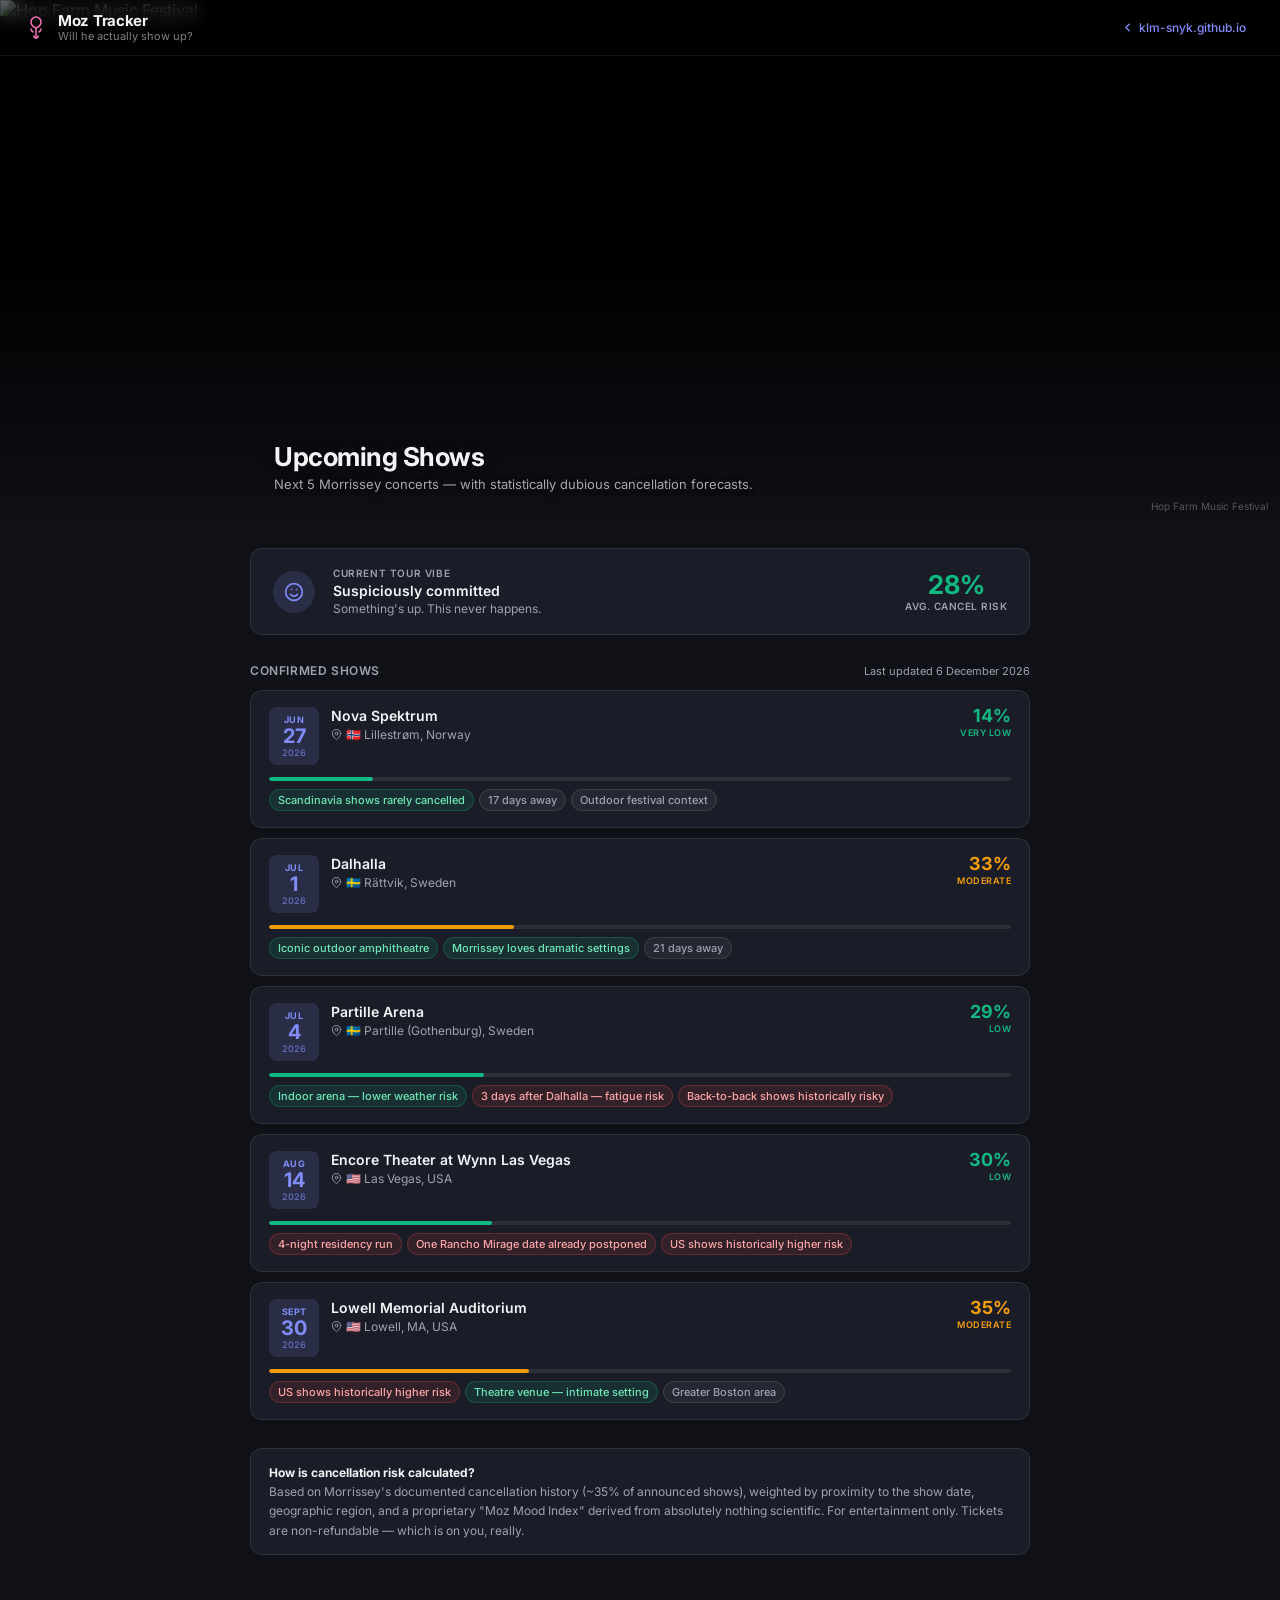
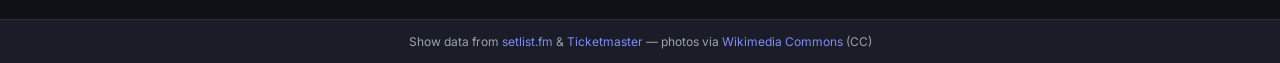
==== commit cddf3209: "Moz Tracker: fix photo clipping — use img with object-fit:contain Replaces background-image cover ap" ====
--- a/moztracker/index.html
+++ b/moztracker/index.html
@@ -77,12 +77,19 @@
     .bg-slide {
       position: absolute;
       inset: 0;
-      background-size: cover;
-      background-position: center 20%;
+      display: flex;
+      align-items: center;
+      justify-content: center;
+      background: #000;
       opacity: 0;
       transition: opacity 1.4s ease-in-out;
     }
     .bg-slide.active { opacity: 1; }
+    .bg-slide img {
+      width: 100%;
+      height: 100%;
+      object-fit: contain;
+    }
     .hero-overlay {
       position: absolute;
       inset: 0;
@@ -346,7 +353,10 @@
     const slides = photos.map((p, i) => {
       const div = document.createElement('div');
       div.className = 'bg-slide' + (i === 0 ? ' active' : '');
-      div.style.backgroundImage = `url('${p.url}')`;
+      const img = document.createElement('img');
+      img.src = p.url;
+      img.alt = p.credit;
+      div.appendChild(img);
       heroEl.insertBefore(div, heroEl.firstChild);
       return div;
     });
